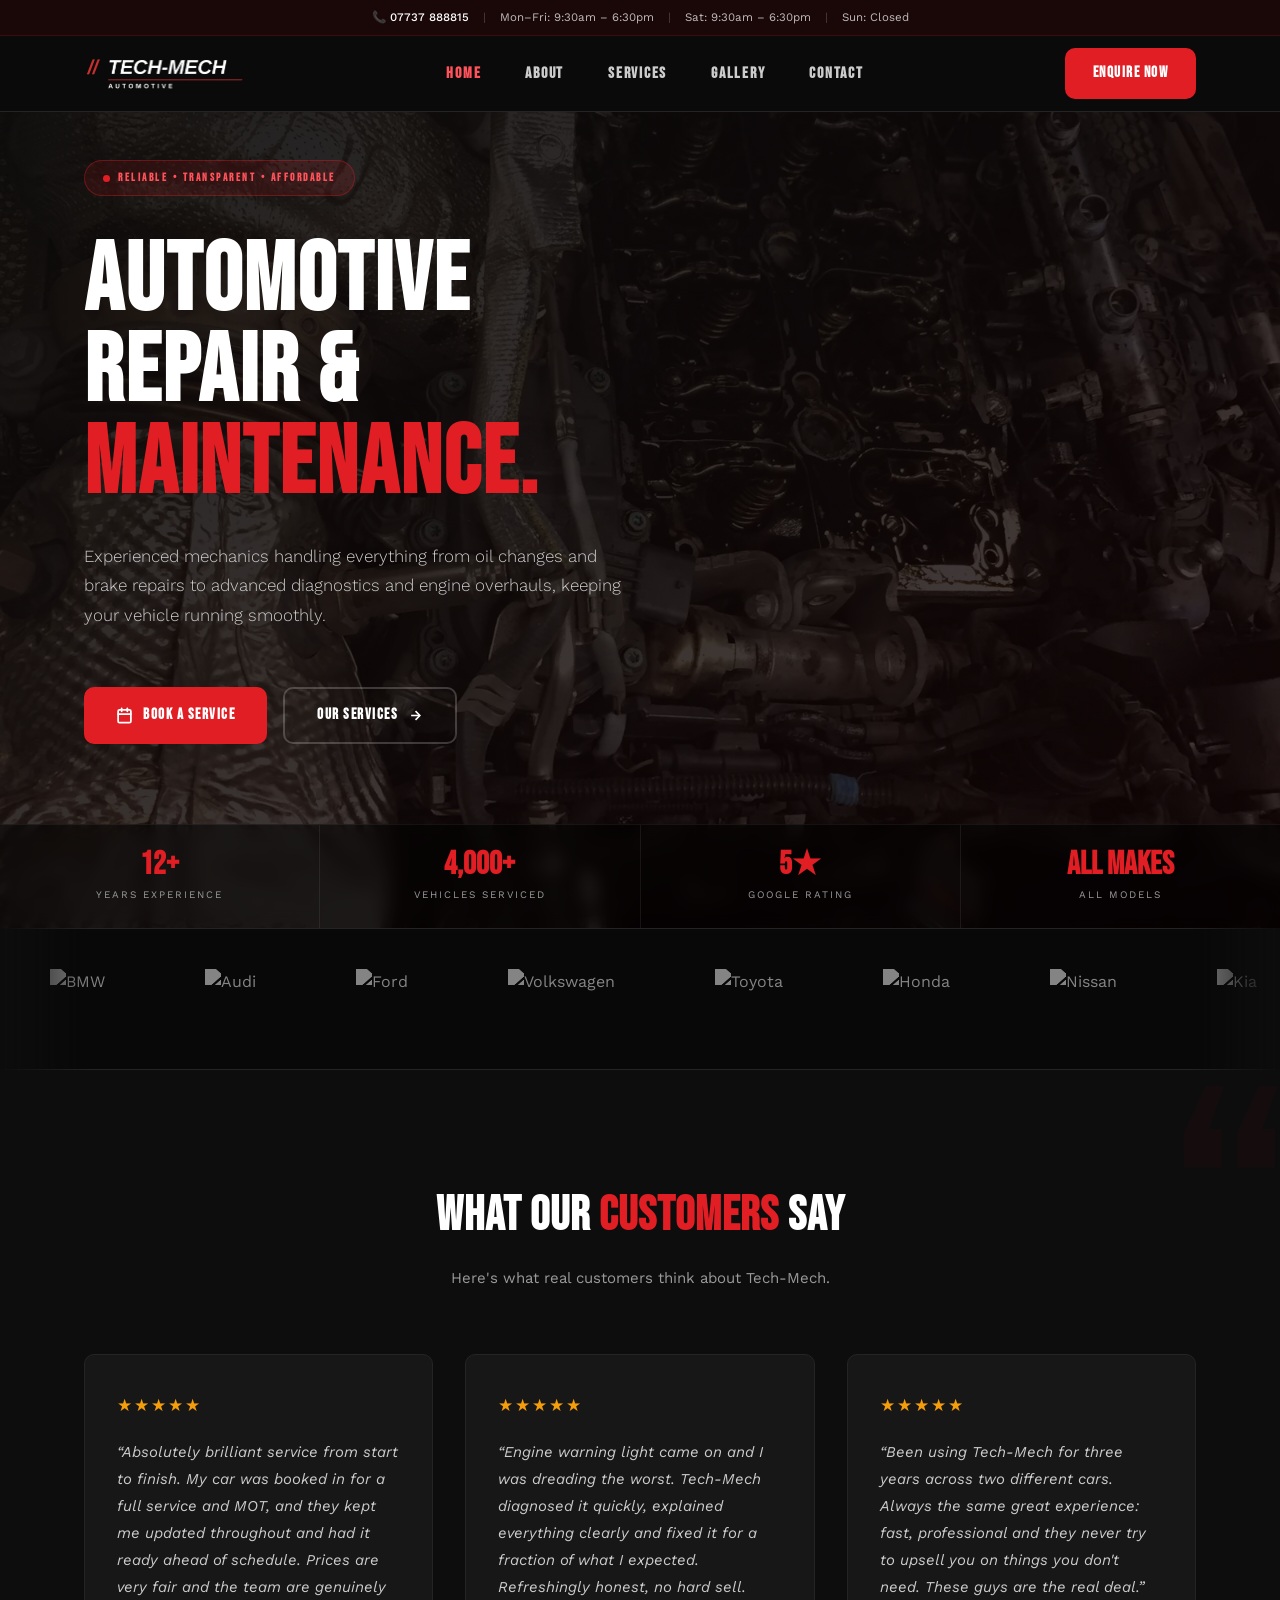
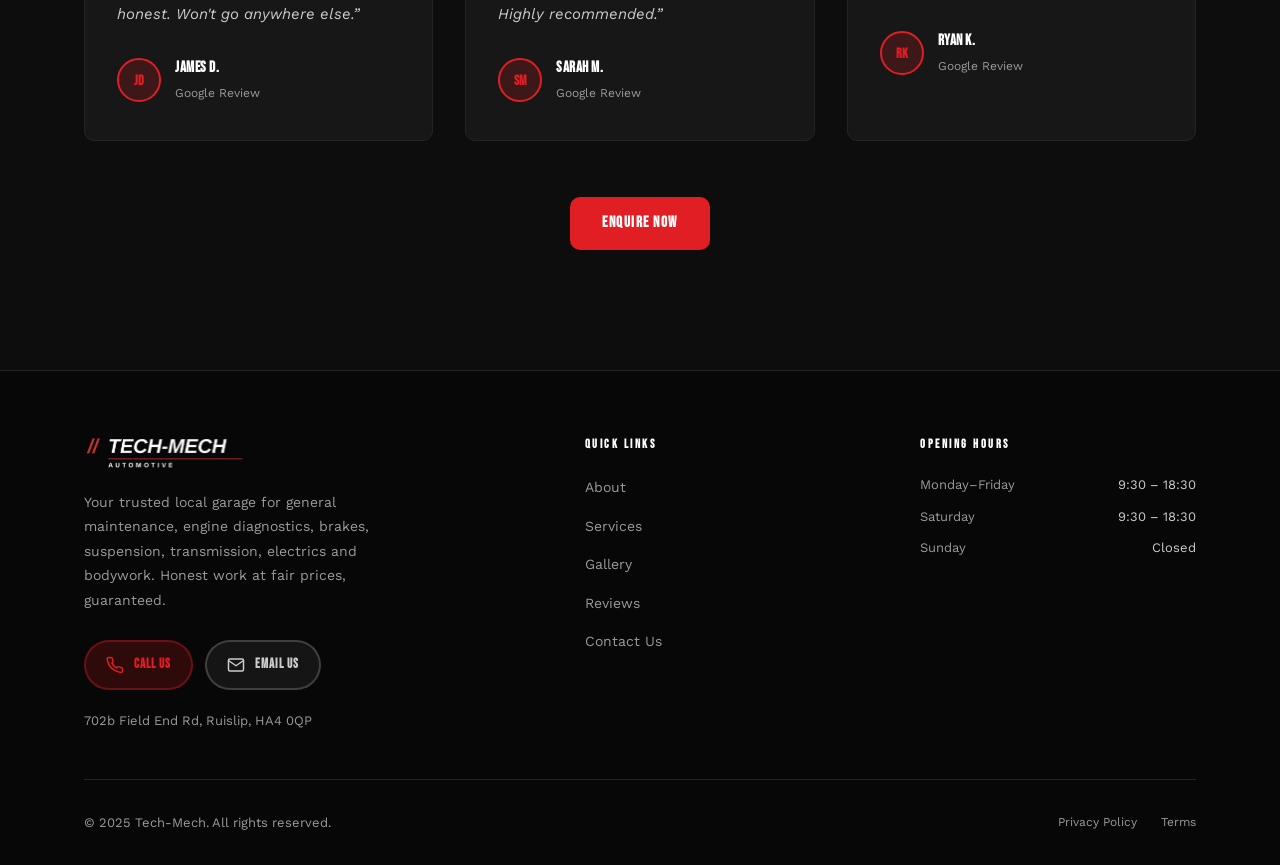
==== index.html @ e1076c3c "Remove the WhatsApp button from the footer Applied across all 5 pages. Footer now offers Call Us and" ====
<!DOCTYPE html>
<html lang="en">
<head>
  <meta charset="UTF-8" />
  <meta name="viewport" content="width=device-width, initial-scale=1.0" />
  <title>Tech-Mech | Technical &amp; Mechanical Automotive Services</title>
  <meta name="description" content="Tech-Mech: reliable automotive repair and maintenance, including engine diagnostics, brake services and general servicing. Transparent pricing, experienced mechanics." />

  <link rel="preconnect" href="https://fonts.googleapis.com" />
  <link rel="preconnect" href="https://fonts.gstatic.com" crossorigin />
  <link rel="preload" as="style" href="https://fonts.googleapis.com/css2?family=Bebas+Neue&family=Work+Sans:wght@300;400;500;600&display=swap" />
  <link href="https://fonts.googleapis.com/css2?family=Bebas+Neue&family=Work+Sans:wght@300;400;500;600&display=swap" rel="stylesheet" media="print" onload="this.media='all'" />
  <noscript><link href="https://fonts.googleapis.com/css2?family=Bebas+Neue&family=Work+Sans:wght@300;400;500;600&display=swap" rel="stylesheet" /></noscript>
  <link rel="stylesheet" href="styles.css" />
  <link rel="preload" as="image" href="https://images.unsplash.com/photo-1492144534655-ae79c964c9d7?auto=format&fit=crop&w=1200&q=80" fetchpriority="high" />
  <script src="main.js" defer></script>
</head>

<body class="has-hero">

<a class="skip-link" href="#main-content">Skip to content</a>

<!-- ─── Announce Bar ────────────────────────────────────────── -->
<div class="announce-bar">
  <div class="announce-inner">
    <span>📞 <a href="tel:07737888815">07737 888815</a></span>
    <span class="announce-sep announce-hours">|</span>
    <span class="announce-hours">Mon–Fri: 9:30am – 6:30pm</span>
    <span class="announce-sep announce-hours">|</span>
    <span class="announce-hours">Sat: 9:30am – 6:30pm</span>
    <span class="announce-sep announce-hours">|</span>
    <span class="announce-hours">Sun: Closed</span>
  </div>
</div>

<!-- ─── Navigation ──────────────────────────────────────────── -->
<nav>
  <div class="container">
    <div class="nav-inner">

      <a href="index.html" class="logo-mark">
        <img src="tech-mech-logo.png" alt="Tech-Mech Automotive" class="site-logo" style="height: 35px; mix-blend-mode: lighten;">
      </a>

      <ul class="nav-links">
        <li><a href="index.html">Home</a></li>
        <li><a href="about.html">About</a></li>
        <li><a href="services.html">Services</a></li>
        <li><a href="gallery.html">Gallery</a></li>
        <li><a href="contact.html">Contact</a></li>
      </ul>

      <a href="contact.html" class="btn btn-primary nav-cta">Enquire Now</a>

      <button class="hamburger" id="hamburger" aria-label="Open menu" aria-expanded="false">
        <span></span><span></span><span></span>
      </button>
    </div>
  </div>
</nav>

<div class="mobile-menu" id="mobile-menu" role="dialog" aria-modal="true" aria-label="Site menu">
  <a href="index.html">Home</a>
  <a href="about.html">About</a>
  <a href="services.html">Services</a>
  <a href="gallery.html">Gallery</a>
  <a href="contact.html">Contact</a>
  <a href="contact.html" class="btn btn-primary">Enquire Now</a>
</div>

<main id="main-content">

<!-- ─── Hero ────────────────────────────────────────────────── -->
<section id="hero">
  <div class="hero-slideshow" id="hero-slideshow">
    <div class="hero-slide active" style="background-image: url('images/hero-engine-bay-1600.webp')"></div>
  </div>
  <div class="hero-overlay"></div>

  <div class="container">
    <div class="hero-content">
      <div class="hero-badge">Reliable &bull; Transparent &bull; Affordable</div>

      <h1 class="hero-title">
        Automotive<br />
        Repair &amp;<br />
        <span>Maintenance.</span>
      </h1>

      <p class="hero-sub">
        Experienced mechanics handling everything from oil changes and brake repairs
        to advanced diagnostics and engine overhauls, keeping your vehicle running smoothly.
      </p>

      <div class="hero-actions">
        <a href="contact.html" class="btn btn-primary">
          <svg aria-hidden="true" xmlns="http://www.w3.org/2000/svg" width="17" height="17" viewBox="0 0 24 24" fill="none" stroke="currentColor" stroke-width="2.5" stroke-linecap="round" stroke-linejoin="round"><rect x="3" y="4" width="18" height="18" rx="2"/><line x1="16" y1="2" x2="16" y2="6"/><line x1="8" y1="2" x2="8" y2="6"/><line x1="3" y1="10" x2="21" y2="10"/></svg>
          Book a Service
        </a>
        <a href="services.html" class="btn btn-outline">
          Our Services
          <svg aria-hidden="true" xmlns="http://www.w3.org/2000/svg" width="15" height="15" viewBox="0 0 24 24" fill="none" stroke="currentColor" stroke-width="2.5"><line x1="5" y1="12" x2="19" y2="12"/><polyline points="12 5 19 12 12 19"/></svg>
        </a>
      </div>
    </div>
  </div>

  <div class="hero-stats">
    <div class="hero-stat">
      <div class="hero-stat-num">12+</div>
      <div class="hero-stat-label">Years Experience</div>
    </div>
    <div class="hero-stat">
      <div class="hero-stat-num">4,000+</div>
      <div class="hero-stat-label">Vehicles Serviced</div>
    </div>
    <div class="hero-stat">
      <div class="hero-stat-num">5★</div>
      <div class="hero-stat-label">Google Rating</div>
    </div>
    <div class="hero-stat">
      <div class="hero-stat-num">All Makes</div>
      <div class="hero-stat-label">All Models</div>
    </div>
  </div>
</section>

<!-- ─── Brand Ribbon ─────────────────────────────────────────── -->
<div class="brand-ribbon" aria-hidden="true">
  <div class="brand-ribbon-track">

    <!-- Set 1 -->
    <div class="brand-set">
      <img class="brand-logo" loading="eager" src="https://cdn.simpleicons.org/bmw" alt="BMW" />
      <img class="brand-logo" loading="eager" src="https://cdn.simpleicons.org/audi" alt="Audi" />
      <img class="brand-logo" loading="eager" src="https://cdn.simpleicons.org/ford" alt="Ford" />
      <img class="brand-logo" loading="eager" src="https://cdn.simpleicons.org/volkswagen" alt="Volkswagen" />
      <img class="brand-logo" loading="eager" src="https://cdn.simpleicons.org/toyota" alt="Toyota" />
      <img class="brand-logo" loading="eager" src="https://cdn.simpleicons.org/honda" alt="Honda" />
      <img class="brand-logo" loading="eager" src="https://cdn.simpleicons.org/nissan" alt="Nissan" />
      <img class="brand-logo" loading="eager" src="https://cdn.simpleicons.org/kia" alt="Kia" />
      <img class="brand-logo" loading="eager" src="https://cdn.simpleicons.org/hyundai" alt="Hyundai" />
      <img class="brand-logo" loading="eager" src="https://cdn.simpleicons.org/skoda" alt="Skoda" />
      <img class="brand-logo" loading="eager" src="https://cdn.simpleicons.org/renault" alt="Renault" />
      <img class="brand-logo" loading="eager" src="https://cdn.simpleicons.org/porsche" alt="Porsche" />
      <img class="brand-logo" loading="eager" src="logos/Mercedes-Benz_Star.svg.webp" alt="Mercedes-Benz" />
    </div>

    <!-- Set 2 — exact duplicate, enables seamless loop -->
    <div class="brand-set" aria-hidden="true">
      <img class="brand-logo" loading="eager" src="https://cdn.simpleicons.org/bmw" alt="" />
      <img class="brand-logo" loading="eager" src="https://cdn.simpleicons.org/audi" alt="" />
      <img class="brand-logo" loading="eager" src="https://cdn.simpleicons.org/ford" alt="" />
      <img class="brand-logo" loading="eager" src="https://cdn.simpleicons.org/volkswagen" alt="" />
      <img class="brand-logo" loading="eager" src="https://cdn.simpleicons.org/toyota" alt="" />
      <img class="brand-logo" loading="eager" src="https://cdn.simpleicons.org/honda" alt="" />
      <img class="brand-logo" loading="eager" src="https://cdn.simpleicons.org/nissan" alt="" />
      <img class="brand-logo" loading="eager" src="https://cdn.simpleicons.org/kia" alt="" />
      <img class="brand-logo" loading="eager" src="https://cdn.simpleicons.org/hyundai" alt="" />
      <img class="brand-logo" loading="eager" src="https://cdn.simpleicons.org/skoda" alt="" />
      <img class="brand-logo" loading="eager" src="https://cdn.simpleicons.org/renault" alt="" />
      <img class="brand-logo" loading="eager" src="https://cdn.simpleicons.org/porsche" alt="" />
      <img class="brand-logo" loading="eager" src="logos/Mercedes-Benz_Star.svg.webp" alt="" />
    </div>

  </div>
</div>

<!-- ─── Reviews ──────────────────────────────────────────────── -->
<section id="reviews">
  <div class="container">
    <div class="reviews-header fade-in">
      <h2 class="section-title">What Our <span>Customers</span> Say</h2>
      <p style="color: var(--grey); margin-top: 24px; font-size: 15px;">
        Here's what real customers think about Tech-Mech.
      </p>
    </div>

    <div class="reviews-grid">

      <div class="review-card fade-in fade-in-d1">
        <div class="review-stars">★★★★★</div>
        <p class="review-quote">Absolutely brilliant service from start to finish. My car was booked in for a full service and MOT, and they kept me updated throughout and had it ready ahead of schedule. Prices are very fair and the team are genuinely honest. Won't go anywhere else.</p>
        <div class="review-author">
          <div class="review-avatar">JD</div>
          <div>
            <h3 class="review-name">James D.</h3>
            <div class="review-source">Google Review</div>
          </div>
        </div>
      </div>

      <div class="review-card fade-in fade-in-d2">
        <div class="review-stars">★★★★★</div>
        <p class="review-quote">Engine warning light came on and I was dreading the worst. Tech-Mech diagnosed it quickly, explained everything clearly and fixed it for a fraction of what I expected. Refreshingly honest, no hard sell. Highly recommended.</p>
        <div class="review-author">
          <div class="review-avatar">SM</div>
          <div>
            <h3 class="review-name">Sarah M.</h3>
            <div class="review-source">Google Review</div>
          </div>
        </div>
      </div>

      <div class="review-card fade-in fade-in-d3">
        <div class="review-stars">★★★★★</div>
        <p class="review-quote">Been using Tech-Mech for three years across two different cars. Always the same great experience: fast, professional and they never try to upsell you on things you don't need. These guys are the real deal.</p>
        <div class="review-author">
          <div class="review-avatar">RK</div>
          <div>
            <h3 class="review-name">Ryan K.</h3>
            <div class="review-source">Google Review</div>
          </div>
        </div>
      </div>

    </div>

    <div class="reviews-cta fade-in">
      <a href="contact.html#enquiry-section" class="btn btn-primary">Enquire Now</a>
    </div>

  </div>
</section>

</main>

<!-- ─── Footer ────────────────────────────────────────────────── -->
<footer>
  <div class="container">

    <div class="footer-top">
      <div class="footer-brand">
        <a href="index.html" class="logo-mark" style="display:inline-flex; margin-bottom: 20px;">
          <img src="tech-mech-logo.png" alt="Tech-Mech Automotive" class="site-logo" style="height: 35px; mix-blend-mode: lighten;">
        </a>
        <p class="footer-tagline">Your trusted local garage for general maintenance, engine diagnostics, brakes, suspension, transmission, electrics and bodywork. Honest work at fair prices, guaranteed.</p>
        <div class="footer-contact-btns">
          <a href="tel:07737888815" class="footer-btn btn-phone">
            <svg aria-hidden="true" xmlns="http://www.w3.org/2000/svg" viewBox="0 0 24 24" fill="none" stroke="currentColor" stroke-width="2" stroke-linecap="round" stroke-linejoin="round"><path d="M22 16.92v3a2 2 0 0 1-2.18 2 19.79 19.79 0 0 1-8.63-3.07A19.5 19.5 0 0 1 4.69 13a19.79 19.79 0 0 1-3.07-8.67A2 2 0 0 1 3.6 2h3a2 2 0 0 1 2 1.72c.127.96.361 1.903.7 2.81a2 2 0 0 1-.45 2.11L7.91 9.91a16 16 0 0 0 6 6l1.27-.95a2 2 0 0 1 2.11-.45c.907.339 1.85.573 2.81.7A2 2 0 0 1 22 16.92z"/></svg>
            Call Us
          </a>
          <a href="mailto:techmech.automotive.services@gmail.com" class="footer-btn btn-email">
            <svg aria-hidden="true" xmlns="http://www.w3.org/2000/svg" viewBox="0 0 24 24" fill="none" stroke="currentColor" stroke-width="2" stroke-linecap="round" stroke-linejoin="round"><path d="M4 4h16c1.1 0 2 .9 2 2v12c0 1.1-.9 2-2 2H4c-1.1 0-2-.9-2-2V6c0-1.1.9-2 2-2z"/><polyline points="22,6 12,13 2,6"/></svg>
            Email Us
          </a>
        </div>
        <p class="footer-address">702b Field End Rd, Ruislip, HA4 0QP</p>
      </div>

      <div>
        <div class="footer-col-title">Quick Links</div>
        <ul class="footer-links">
          <li><a href="about.html">About</a></li>
          <li><a href="services.html">Services</a></li>
          <li><a href="gallery.html">Gallery</a></li>
          <li><a href="index.html#reviews">Reviews</a></li>
          <li><a href="contact.html">Contact Us</a></li>
        </ul>
      </div>

      <div>
        <div class="footer-col-title">Opening Hours</div>
        <ul class="footer-hours">
          <li>Monday–Friday <span>9:30 – 18:30</span></li>
          <li>Saturday <span>9:30 – 18:30</span></li>
          <li>Sunday <span>Closed</span></li>
        </ul>
      </div>
    </div>

    <div class="footer-bottom">
      <div class="footer-copy">&copy; 2025 Tech-Mech. All rights reserved.</div>
      <div class="footer-legal">
        <a href="#">Privacy Policy</a>
        <a href="#">Terms</a>
      </div>
    </div>

  </div>
</footer>

<button id="scroll-top" aria-label="Back to top">
  <svg aria-hidden="true" xmlns="http://www.w3.org/2000/svg" viewBox="0 0 24 24" fill="none" stroke="currentColor" stroke-width="2.5" stroke-linecap="round" stroke-linejoin="round"><polyline points="18 15 12 9 6 15"/></svg>
</button>

</body>
</html>
---- styles.css ----
/* ─── Reset & Base ──────────────────────────────────────── */
*, *::before, *::after { box-sizing: border-box; margin: 0; padding: 0; }

:root {
  --red:        #e01e24;
  --red-rgb:    224, 30, 36;
  --red-dark:   #b01820;
  --red-glow:   rgba(var(--red-rgb), 0.18);
  --red-a11y:   #ff525a; /* AA-safe (≥4.5:1) variant of --red for small text on dark backgrounds */
  --red-a11y-rgb: 255, 82, 90;
  --bg:         #0d0d0d;
  --bg-card:    #171717;
  --bg-alt:     #111111;
  --bg-deep:    #070707; /* footer — deepest layering shade */
  --bg-ribbon:  #080808; /* brand ribbon strip */
  --bg-announce:#1a0809; /* announce bar (red-tinted near-black) */
  --border:     #242424;
  /* UK number-plate convention colors — locked to the real-world plate design, not the app palette */
  --plate-yellow: #F5C518;
  --plate-blue:   #003399;
  --plate-gold:   #FFD700;
  --white:      #ffffff;
  --grey:       #9a9a9a;
  --grey-light: #cccccc;
  --announce-h: 36px;
  --nav-h:      76px;
  --radius:     10px;
  --font-head:  'Bebas Neue', sans-serif;
  --font-body:  'Work Sans', sans-serif;
  --transition: 0.3s ease;
  --section-py: 120px;
}

html { scroll-behavior: smooth; }

body {
  background: var(--bg);
  color: var(--white);
  font-family: var(--font-body);
  font-size: 1rem;
  line-height: 1.65;
  overflow-x: hidden;
}

/* Pages without their own hero need clearance under the fixed announce bar + nav. */
body:not(.has-hero) { padding-top: calc(var(--announce-h) + var(--nav-h)); }

img { display: block; width: 100%; object-fit: cover; }
a   { color: inherit; text-decoration: none; }
ul  { list-style: none; }

.sr-only {
  position: absolute;
  width: 1px; height: 1px;
  padding: 0; margin: -1px;
  overflow: hidden;
  clip: rect(0, 0, 0, 0);
  white-space: nowrap;
  border: 0;
}

/* Hidden until keyboard-focused, so it doesn't affect sighted mouse users but lets
   keyboard/screen-reader users jump past the announce bar + full nav on every page. */
.skip-link {
  position: fixed;
  top: -100px;
  left: 16px;
  z-index: 999;
  background: var(--red);
  color: var(--white);
  padding: 12px 20px;
  border-radius: var(--radius);
  font-family: var(--font-head);
  font-size: 13px;
  font-weight: 600;
  letter-spacing: 1px;
  text-transform: uppercase;
  transition: top 0.2s ease;
}
.skip-link:focus {
  top: 16px;
}

.container {
  width: 100%;
  max-width: 1160px;
  margin: 0 auto;
  padding: 0 24px;
}

.section-title {
  font-family: var(--font-head);
  font-size: clamp(2rem, 5vw, 3rem);
  font-weight: 700;
  line-height: 1.08;
  text-transform: uppercase;
  letter-spacing: 1px;
}
.section-title span { color: var(--red); }

.btn {
  display: inline-flex;
  align-items: center;
  gap: 10px;
  padding: 14px 32px;
  font-family: var(--font-head);
  font-size: 15px;
  font-weight: 600;
  letter-spacing: 1.5px;
  text-transform: uppercase;
  border-radius: var(--radius);
  border: none;
  cursor: pointer;
  transition: var(--transition);
}

.btn-primary {
  background: var(--red);
  color: var(--white);
}
.btn-primary:hover {
  background: var(--red-dark);
  transform: translateY(-2px);
  box-shadow: 0 8px 30px rgba(var(--red-rgb),0.4);
}

.btn-outline {
  background: transparent;
  color: var(--white);
  border: 2px solid rgba(255,255,255,0.2);
}
.btn-outline:hover {
  border-color: var(--red);
  color: var(--red);
  transform: translateY(-2px);
}

/* ─── Logo Mark ─────────────────────────────────────────── */
.logo-mark {
  display: inline-flex;
  align-items: center;
  text-decoration: none;
  background: transparent;
}

/* Fixed height set inline per-instance; scaled down on narrow viewports
   below so it can't crowd the hamburger or overflow the nav row. */
.site-logo {
  display: block;
  width: auto;
}
@media (max-width: 600px) {
  .site-logo { height: 26px !important; }
}

/* ─── Announce Bar ──────────────────────────────────────── */
.announce-bar {
  position: fixed;
  top: 0; left: 0; right: 0;
  z-index: 101;
  height: var(--announce-h);
  background: var(--bg-announce);
  border-bottom: 1px solid rgba(var(--red-rgb),0.18);
  display: flex;
  align-items: center;
  justify-content: center;
  padding: 0 16px;
}
.announce-inner {
  display: flex;
  align-items: center;
  font-family: var(--font-body);
  font-size: 11.5px;
  color: rgba(255,255,255,0.72);
  white-space: nowrap;
  gap: 0;
}
.announce-inner a {
  color: var(--white);
  font-weight: 500;
  transition: color var(--transition);
  /* Enlarge the tap target without shifting layout — the 36px announce bar is too short
     for a full 44px target, so this is a partial mitigation, not a full fix. */
  padding: 10px 4px;
  margin: -10px -4px;
}
.announce-inner a:hover { color: var(--red-a11y); }
.announce-sep {
  margin: 0 14px;
  color: rgba(255,255,255,0.22);
}
@media (max-width: 600px) {
  .announce-inner { font-size: 10px; }
  .announce-sep { margin: 0 8px; }
  .announce-hours { display: none; }
}

/* ─── Nav ───────────────────────────────────────────────── */
nav {
  position: fixed;
  top: var(--announce-h); left: 0; right: 0;
  z-index: 100;
  height: var(--nav-h);
  /* Fully opaque, not translucent-over-blur: a semi-transparent nav let whatever
     scrolled underneath (hero photos, brand logos, lighter sections) bleed through
     and shift its apparent color, which broke the logo's mix-blend-mode transparency
     trick (blending against a moving target instead of one fixed near-black). Matches
     the old rgba(10,10,10,0.92)'s resting appearance exactly, just constant now. */
  background: #0a0a0a;
  border-bottom: 1px solid var(--border);
  display: flex;
  align-items: center;
}

.nav-inner {
  display: flex;
  align-items: center;
  justify-content: space-between;
  width: 100%;
}

.nav-links {
  display: flex;
  gap: 44px;
  align-items: center;
}

.nav-links a {
  font-family: var(--font-head);
  font-size: 16px;
  font-weight: 600;
  letter-spacing: 1.75px;
  text-transform: uppercase;
  color: var(--grey-light);
  transition: color var(--transition);
}
.nav-links a:hover { color: var(--red-a11y); }
.nav-links a.active:not(.btn) { color: var(--red-a11y); }

.nav-cta {
  padding: 13px 28px;
  font-size: 15px;
}

.hamburger {
  display: none;
  flex-direction: column;
  gap: 5px;
  cursor: pointer;
  padding: 14px;
  background: none;
  border: none;
}
.hamburger span {
  display: block;
  width: 26px;
  height: 2px;
  background: var(--white);
  border-radius: 2px;
  transition: var(--transition);
}
.hamburger.open span:nth-child(1) { transform: translateY(7px) rotate(45deg); }
.hamburger.open span:nth-child(2) { opacity: 0; }
.hamburger.open span:nth-child(3) { transform: translateY(-7px) rotate(-45deg); }

/* Full-screen overlay drawer (mirrors the reference site's nav pattern). */
.mobile-menu {
  display: none;
  flex-direction: column;
  align-items: center;
  justify-content: center;
  gap: 4px;
  position: fixed;
  inset: 0;
  z-index: 98;
  background: rgba(10,10,10,0.98);
  backdrop-filter: blur(24px);
  -webkit-backdrop-filter: blur(24px);
  overflow-y: auto;
  padding: calc(var(--announce-h) + var(--nav-h) + 16px) 16px 24px;
}
.mobile-menu.open { display: flex; }
.mobile-menu a {
  font-family: var(--font-head);
  font-size: 22px;
  font-weight: 500;
  letter-spacing: 1.5px;
  text-transform: uppercase;
  color: var(--grey-light);
  padding: 14px 28px;
  transition: color var(--transition);
}
.mobile-menu a:hover { color: var(--red-a11y); }
.mobile-menu a.active:not(.btn) { color: var(--red-a11y); }
.mobile-menu .btn { margin-top: 12px; flex-shrink: 0; padding: 18px 44px; font-size: 19px; }

/* Short viewports (phone landscape): tighten the drawer so it fits without scrolling. */
@media (max-height: 480px) {
  .mobile-menu { gap: 0; padding-top: calc(var(--announce-h) + var(--nav-h) + 8px); }
  .mobile-menu a { padding: 8px 28px; font-size: 19px; }
  .mobile-menu .btn { margin-top: 6px; padding: 14px 36px; font-size: 16px; }
}

/* ─── Hero ──────────────────────────────────────────────── */
#hero {
  position: relative;
  /* min-height, not height: a fixed height combined with overflow:hidden clipped the
     hero-badge and other content on shorter laptop viewports where 100svh wasn't tall
     enough to fit badge + title + subhead + actions. As a floor, the section instead
     grows to fit its content, so nothing is ever hidden. */
  min-height: max(100svh, 620px);
  display: flex;
  align-items: center;
  /* The announce-h + nav-h term alone only clears the fixed bars — it pushes content
     down exactly far enough not to sit underneath them, which reads as the hero-badge
     touching the navbar with zero visual gap (worst case: shorter viewports where this
     section grows to fit its content rather than being vertically centered in extra
     svh room). The +48px on top of that is real breathing room between the two. */
  padding-top: calc(var(--announce-h) + var(--nav-h) + 48px);
  /* .hero-stats is absolutely positioned over the bottom of this section, not laid out
     in flow — on viewports where content height forces #hero to grow to fit it exactly
     (min-height's floor, not svh, wins), the centered .hero-content had no reserved
     clearance from that bottom edge, so hero-actions' buttons ran straight into the
     stat bar. This padding is sized to the stat bar's own height (~105px, one row)
     plus 80px of clear space above it. */
  padding-bottom: 184px;
}

.hero-slideshow {
  position: absolute;
  inset: 0;
  overflow: hidden;
}

.hero-slide {
  position: absolute;
  inset: 0;
  background-size: cover;
  background-position: center 40%;
  filter: brightness(0.28);
  opacity: 0;
  transform: scale(1.06);
  transition: opacity 1.6s ease, transform 7s ease;
}
.hero-slide.active {
  opacity: 1;
  transform: scale(1);
  z-index: 1;
}
@media (prefers-reduced-motion: reduce) {
  .hero-slide { transition: opacity 0.4s ease; transform: none; }
  .hero-badge::before { animation: none; }
  .brand-ribbon-track { animation: none; }
}

/* On a narrow, tall phone viewport, cover-sizing these landscape photos crops far more
   aggressively than on desktop (most of the width is lost to fill the height), so the
   40%-from-top anchor tuned for a wide desktop crop can end up off-subject. Bias higher. */
@media (max-width: 600px) {
  .hero-slide { background-position: center 28%; }
}

.hero-overlay {
  position: absolute;
  inset: 0;
  background: linear-gradient(150deg, rgba(13,13,13,0.75) 0%, rgba(var(--red-rgb),0.06) 100%);
  z-index: 1;
}

.hero-content {
  position: relative;
  z-index: 2;
  max-width: 780px;
}

.hero-badge {
  display: inline-flex;
  align-items: center;
  gap: 8px;
  background: rgba(var(--red-rgb),0.12);
  border: 1px solid rgba(var(--red-rgb),0.35);
  border-radius: 50px;
  padding: 8px 18px;
  font-family: var(--font-head);
  font-size: 11px;
  letter-spacing: 2.5px;
  text-transform: uppercase;
  color: var(--red-a11y);
  font-weight: 600;
  margin-bottom: 40px;
}
.hero-badge::before {
  content: '';
  width: 7px; height: 7px;
  border-radius: 50%;
  background: var(--red);
  animation: blink 2s infinite;
}
@keyframes blink {
  0%, 100% { opacity: 1; transform: scale(1); }
  50%       { opacity: 0.4; transform: scale(1.5); }
}

.hero-title {
  font-family: var(--font-head);
  font-size: clamp(3rem, 9vw, 6rem);
  font-weight: 700;
  line-height: 0.95;
  text-transform: uppercase;
  letter-spacing: 2px;
  margin-bottom: 32px;
}
.hero-title span { color: var(--red); }

.hero-sub {
  font-size: 17px;
  font-weight: 300;
  color: var(--grey-light);
  max-width: 540px;
  margin-bottom: 56px;
  line-height: 1.75;
}

.hero-actions {
  display: flex;
  gap: 16px;
  flex-wrap: wrap;
}

.hero-stats {
  position: absolute;
  bottom: 0;
  left: 0; right: 0;
  z-index: 2;
  background: rgba(0,0,0,0.55);
  backdrop-filter: blur(8px);
  border-top: 1px solid rgba(255,255,255,0.06);
  display: flex;
}

.hero-stat {
  flex: 1;
  text-align: center;
  padding: 24px 16px;
  border-right: 1px solid rgba(255,255,255,0.07);
}
.hero-stat:last-child { border-right: none; }

.hero-stat-num {
  font-family: var(--font-head);
  font-size: 2rem;
  font-weight: 700;
  color: var(--red);
  line-height: 1;
  /* "All Makes" is text, not a digit — Bebas Neue has no distinct lowercase, so make
     the always-caps rendering explicit rather than relying on the font's fallback behavior. */
  text-transform: uppercase;
}
.hero-stat-label {
  font-size: 10px;
  letter-spacing: 2px;
  text-transform: uppercase;
  color: var(--grey);
  margin-top: 6px;
}

/* ─── About ─────────────────────────────────────────────── */
#about {
  padding: var(--section-py) 0;
  background: var(--bg-alt);
}

.about-grid {
  display: grid;
  grid-template-columns: 1fr 1fr;
  gap: 80px;
  align-items: center;
}

.about-text-col {}

.about-body {
  font-size: 16px;
  color: var(--grey-light);
  line-height: 1.8;
  margin-top: 28px;
  margin-bottom: 40px;
}

.about-pillars {
  display: flex;
  flex-direction: column;
  gap: 16px;
}

.about-pillar {
  display: flex;
  align-items: flex-start;
  gap: 16px;
}

.about-pillar-icon {
  width: 36px; height: 36px;
  background: var(--red-glow);
  border: 1px solid rgba(var(--red-rgb),0.3);
  border-radius: 8px;
  display: flex; align-items: center; justify-content: center;
  color: var(--red);
  flex-shrink: 0;
  margin-top: 2px;
}
.about-pillar-icon svg { width: 16px; height: 16px; }

.about-pillar-title {
  font-family: var(--font-head);
  font-size: 14px;
  font-weight: 600;
  text-transform: uppercase;
  letter-spacing: 0.5px;
  margin-bottom: 4px;
}

.about-pillar-desc {
  font-size: 13px;
  color: var(--grey);
  line-height: 1.6;
}

.about-image-col {
  position: relative;
}

.about-img-wrap {
  position: relative;
  border-radius: var(--radius);
  overflow: hidden;
  height: 520px;
}
.about-img-wrap img {
  height: 100%;
  filter: brightness(0.8);
  transition: transform 0.6s ease;
}
.about-img-wrap:hover img { transform: scale(1.04); }

.about-img-badge {
  position: absolute;
  bottom: 28px;
  left: 28px;
  background: rgba(13,13,13,0.92);
  backdrop-filter: blur(8px);
  border: 1px solid var(--border);
  border-radius: var(--radius);
  padding: 18px 22px;
}
.about-img-badge-num {
  font-family: var(--font-head);
  font-size: 2rem;
  font-weight: 700;
  color: var(--red);
  line-height: 1;
}
.about-img-badge-label {
  font-size: 11px;
  color: var(--grey);
  letter-spacing: 1.5px;
  text-transform: uppercase;
  margin-top: 4px;
}

/* ─── Services ──────────────────────────────────────────── */
#services {
  padding: var(--section-py) 0;
  background: var(--bg);
}

.services-header {
  max-width: 640px;
  margin: 0 auto clamp(48px, 6vw, 64px);
  text-align: center;
}

.services-group { margin-bottom: 40px; }
.services-group:last-child { margin-bottom: 0; }
.services-group-title {
  font-family: var(--font-head);
  font-size: 13px;
  font-weight: 500;
  letter-spacing: 1.5px;
  text-transform: uppercase;
  color: var(--grey);
  margin-bottom: 20px;
  padding-bottom: 12px;
  border-bottom: 1px solid var(--border);
}

.services-grid {
  display: grid;
  grid-template-columns: repeat(auto-fill, minmax(280px, 1fr));
  gap: 28px;
}

.service-card {
  background: var(--bg-card);
  border: 1px solid var(--border);
  border-radius: var(--radius);
  padding: 36px 30px;
  transition: var(--transition);
  position: relative;
  overflow: hidden;
}
.service-card::after {
  content: '';
  position: absolute;
  bottom: 0; left: 0;
  width: 100%; height: 3px;
  background: var(--red);
  transform: scaleX(0);
  transform-origin: left;
  transition: transform 0.45s ease;
}
.service-card:hover {
  border-color: rgba(var(--red-rgb),0.35);
  transform: translateY(-6px);
  box-shadow: 0 24px 60px rgba(0,0,0,0.45);
}
.service-card:hover::after { transform: scaleX(1); }

.service-icon {
  width: 52px; height: 52px;
  background: var(--red-glow);
  border: 1px solid rgba(var(--red-rgb),0.3);
  border-radius: 12px;
  display: flex; align-items: center; justify-content: center;
  margin-bottom: 20px;
  color: var(--red);
}
.service-icon svg { width: 26px; height: 26px; }

.service-name {
  font-family: var(--font-head);
  font-size: 19px;
  font-weight: 600;
  text-transform: uppercase;
  letter-spacing: 0.5px;
  margin-bottom: 10px;
}

.service-desc {
  font-size: 14px;
  color: var(--grey);
  line-height: 1.7;
}

/* ─── Gallery ───────────────────────────────────────────── */
#gallery {
  padding: var(--section-py) 0;
  background: var(--bg-alt);
}

.gallery-header {
  max-width: 640px;
  margin: 0 auto clamp(48px, 6vw, 64px);
  text-align: center;
}

.gallery-grid {
  display: grid;
  grid-template-columns: repeat(12, 1fr);
  gap: 20px;
}

.gallery-item {
  position: relative;
  border-radius: var(--radius);
  overflow: hidden;
  cursor: pointer;
}
.gallery-item img {
  height: 100%;
  transition: transform 0.55s ease, filter 0.3s ease;
  filter: brightness(0.82);
}
.gallery-item:hover img { transform: scale(1.07); filter: brightness(1); }

.gallery-item:nth-child(1) { grid-column: span 7; height: 380px; }
.gallery-item:nth-child(2) { grid-column: span 5; height: 380px; }
.gallery-item:nth-child(3) { grid-column: span 4; height: 260px; }
.gallery-item:nth-child(4) { grid-column: span 4; height: 260px; }
.gallery-item:nth-child(5) { grid-column: span 4; height: 260px; }
.gallery-item:nth-child(6) { grid-column: span 12; height: 260px; }

.gallery-overlay {
  position: absolute;
  inset: 0;
  background: rgba(var(--red-rgb),0);
  transition: background 0.3s ease;
  display: flex; align-items: center; justify-content: center;
}
.gallery-item:hover .gallery-overlay { background: rgba(var(--red-rgb),0.10); }

.gallery-zoom {
  width: 46px; height: 46px;
  background: rgba(255,255,255,0.12);
  border: 1px solid rgba(255,255,255,0.28);
  border-radius: 50%;
  display: flex; align-items: center; justify-content: center;
  opacity: 0;
  transform: scale(0.6);
  transition: var(--transition);
}
.gallery-zoom svg { width: 18px; height: 18px; color: white; }
.gallery-item:hover .gallery-zoom { opacity: 1; transform: scale(1); }

/* ─── Reviews ───────────────────────────────────────────── */
#reviews {
  padding: var(--section-py) 0;
  background: var(--bg);
  position: relative;
  overflow: hidden;
}
#reviews::before {
  content: '\201C';
  position: absolute;
  top: -20px; right: -10px;
  font-size: 360px;
  font-family: var(--font-head);
  color: rgba(var(--red-rgb),0.04);
  line-height: 1;
  pointer-events: none;
  user-select: none;
}

.reviews-header {
  max-width: 640px;
  margin: 0 auto clamp(48px, 6vw, 64px);
  text-align: center;
}

.reviews-grid {
  display: grid;
  grid-template-columns: repeat(auto-fit, minmax(300px, 1fr));
  gap: 32px;
}

/* A repeated booking CTA at the trust peak — the fixed nav's own "Book Now" drops
   out between 1100px and the hamburger-only phone breakpoints, so reviews (the
   page's highest-trust moment) would otherwise have no visible action nearby. */
.reviews-cta {
  text-align: center;
  margin-top: clamp(40px, 6vw, 56px);
}

.review-card {
  background: var(--bg-card);
  border: 1px solid var(--border);
  border-radius: var(--radius);
  padding: 36px 32px;
  transition: var(--transition);
  position: relative;
}
.review-card:hover {
  border-color: rgba(var(--red-rgb),0.3);
  transform: translateY(-4px);
  box-shadow: 0 16px 48px rgba(0,0,0,0.35);
}

.review-stars {
  color: #f59e0b;
  font-size: 17px;
  letter-spacing: 2px;
  margin-bottom: 20px;
}

.review-quote {
  font-size: 15px;
  color: var(--grey-light);
  line-height: 1.8;
  margin-bottom: 28px;
  font-style: italic;
}
.review-quote::before { content: '\201C'; }
.review-quote::after  { content: '\201D'; }

.review-author {
  display: flex;
  align-items: center;
  gap: 14px;
}
.review-avatar {
  width: 44px; height: 44px;
  border-radius: 50%;
  background: var(--red-glow);
  border: 2px solid var(--red);
  display: flex; align-items: center; justify-content: center;
  font-family: var(--font-head);
  font-weight: 700;
  color: var(--red);
  font-size: 14px;
  flex-shrink: 0;
}
.review-name {
  font-family: var(--font-head);
  font-size: 15px;
  font-weight: 600;
  letter-spacing: 0.5px;
  /* Bebas Neue has no distinct lowercase forms — make the always-caps
     rendering explicit rather than relying on the font's own fallback behavior. */
  text-transform: uppercase;
}
.review-source {
  font-size: 12px;
  color: var(--grey);
  margin-top: 3px;
}

/* ─── Contact ───────────────────────────────────────────── */
#contact {
  padding: var(--section-py) 0;
  background: var(--bg-alt);
}

.contact-grid {
  display: grid;
  grid-template-columns: 1fr 1.1fr;
  gap: 80px;
  align-items: start;
}

.contact-info p {
  color: var(--grey);
  font-size: 15px;
  margin-top: 24px;
  margin-bottom: 36px;
  line-height: 1.75;
}

.contact-detail {
  display: flex;
  align-items: center;
  gap: 16px;
  margin-bottom: 16px;
  padding: 18px 20px;
  background: var(--bg-card);
  border: 1px solid var(--border);
  border-radius: var(--radius);
  transition: var(--transition);
  color: inherit;
  text-decoration: none;
}
.contact-detail:hover { border-color: rgba(var(--red-rgb),0.35); }
a.contact-detail:focus-visible { border-color: rgba(var(--red-rgb),0.35); outline: 2px solid var(--red-a11y); outline-offset: 2px; }

.contact-detail-icon {
  width: 40px; height: 40px;
  background: var(--red-glow);
  border: 1px solid rgba(var(--red-rgb),0.3);
  border-radius: 8px;
  display: flex; align-items: center; justify-content: center;
  color: var(--red);
  flex-shrink: 0;
}
.contact-detail-icon svg { width: 17px; height: 17px; }

.contact-detail-label {
  font-size: 10px;
  color: var(--grey);
  text-transform: uppercase;
  letter-spacing: 1.5px;
  margin-bottom: 3px;
}
.contact-detail-text {
  font-size: 14px;
  color: var(--grey-light);
}

.contact-form-wrap {
  background: var(--bg-card);
  border: 1px solid var(--border);
  border-radius: var(--radius);
  padding: 44px 40px;
  /* #enquiry-section is a same-page-navigation anchor target (the reviews "Enquire
     Now" CTA jumps here) - without this, the fixed announce bar + nav would land
     right on top of the card instead of just above it. */
  scroll-margin-top: calc(var(--announce-h) + var(--nav-h) + 24px);
}

.form-title {
  font-family: var(--font-head);
  font-size: 22px;
  font-weight: 600;
  text-transform: uppercase;
  letter-spacing: 1px;
  margin-bottom: 14px;
}

.form-subtitle {
  font-size: 14px;
  color: var(--grey);
  margin-bottom: 28px;
  line-height: 1.6;
}

/* The global `a { color: inherit }` reset would otherwise make this mailto link
   invisible against the surrounding grey copy. */
.form-email-link {
  color: var(--red-a11y);
  text-decoration: underline;
  text-underline-offset: 2px;
}
.form-email-link:hover { color: var(--red); }

.form-group {
  display: flex;
  flex-direction: column;
  gap: 8px;
  margin-bottom: 18px;
}

.form-group label {
  font-size: 11px;
  font-weight: 600;
  letter-spacing: 1.5px;
  text-transform: uppercase;
  color: var(--grey);
}

.form-group input,
.form-group textarea {
  background: var(--bg-alt);
  border: 1px solid var(--border);
  border-radius: 8px;
  padding: 14px 16px;
  color: var(--white);
  font-family: var(--font-body);
  font-size: 16px;
  transition: border-color var(--transition), box-shadow var(--transition);
  outline: none;
  resize: vertical;
  -webkit-appearance: none;
}
.form-group input::placeholder,
.form-group textarea::placeholder { color: #808080; }
.form-group input:focus,
.form-group textarea:focus {
  border-color: var(--red);
  box-shadow: 0 0 0 3px rgba(var(--red-rgb),0.1);
}

.form-group textarea { min-height: 130px; }

/* Mileage's number input: the browser's default up/down spinner reads as a stepper
   for a small count, not a field for typing a 5-6 digit odometer reading. */
input[type=number]::-webkit-inner-spin-button,
input[type=number]::-webkit-outer-spin-button {
  -webkit-appearance: none;
  margin: 0;
}
input[type=number] {
  -moz-appearance: textfield;
}

.form-submit {
  width: 100%;
  justify-content: center;
  margin-top: 4px;
  padding: 16px;
}
.form-submit:disabled { opacity: 0.7; cursor: not-allowed; }

/* Hidden by default via display, not the `hidden` attribute — a class-based toggle
   avoids fighting the UA [hidden] stylesheet rule once this needs display:flex. */
.form-success {
  display: none;
  flex-direction: column;
  align-items: center;
  text-align: center;
  gap: 16px;
  padding: 40px 20px;
}
.form-success.is-visible { display: flex; }
.form-success svg {
  width: 28px; height: 28px;
  padding: 14px;
  background: var(--red-glow);
  border-radius: 50%;
  color: var(--red);
}
.form-success p {
  font-size: 17px;
  font-weight: 300;
  color: var(--white);
  line-height: 1.5;
}

/* ─── Footer ────────────────────────────────────────────── */
footer {
  background: var(--bg-deep);
  border-top: 1px solid var(--border);
  padding: 64px 0 32px;
}

.footer-top {
  display: grid;
  grid-template-columns: 1.6fr 1fr 1fr;
  gap: 60px;
  padding-bottom: 48px;
  border-bottom: 1px solid var(--border);
  margin-bottom: 32px;
}

.footer-brand .logo-mark {
  margin-bottom: 20px;
}

.footer-tagline {
  font-size: 14px;
  color: var(--grey);
  line-height: 1.75;
  max-width: 300px;
  margin-bottom: 28px;
}

.footer-contact-btns {
  display: flex;
  gap: 12px;
  flex-wrap: wrap;
}

.footer-address {
  font-size: 13px;
  color: var(--grey);
  margin-top: 20px;
}

.footer-btn {
  display: inline-flex;
  align-items: center;
  gap: 10px;
  padding: 12px 20px;
  border-radius: 50px;
  font-family: var(--font-head);
  font-size: 13px;
  font-weight: 600;
  letter-spacing: 1px;
  text-transform: uppercase;
  transition: var(--transition);
  border: 2px solid transparent;
  cursor: pointer;
  text-decoration: none;
}
.footer-btn svg { width: 18px; height: 18px; flex-shrink: 0; }

.btn-phone {
  background: var(--red-glow);
  border-color: rgba(var(--red-rgb),0.35);
  color: var(--red);
}
.btn-phone:hover {
  background: var(--red);
  border-color: var(--red);
  color: var(--white);
  transform: translateY(-2px);
  box-shadow: 0 8px 24px rgba(var(--red-rgb),0.32);
}

/* Neutral rather than an accent color — Call Us already carries red, and email
   isn't a distinct "brand" the way a contact channel like phone is. */
.btn-email {
  background: rgba(255,255,255,0.06);
  border-color: rgba(255,255,255,0.18);
  color: var(--grey-light);
}
.btn-email:hover {
  background: var(--white);
  border-color: var(--white);
  color: var(--bg-deep);
  transform: translateY(-2px);
  box-shadow: 0 8px 24px rgba(255,255,255,0.15);
}

.footer-col-title {
  font-family: var(--font-head);
  font-size: 12px;
  font-weight: 600;
  letter-spacing: 2.5px;
  text-transform: uppercase;
  color: var(--white);
  margin-bottom: 20px;
}

.footer-links li { margin-bottom: 12px; }
.footer-links a {
  font-size: 14px;
  color: var(--grey);
  transition: color var(--transition);
}
.footer-links a:hover { color: var(--red-a11y); }

.footer-hours li {
  font-size: 13px;
  color: var(--grey);
  margin-bottom: 10px;
  display: flex;
  justify-content: space-between;
  gap: 16px;
}
.footer-hours span { color: var(--grey-light); }

.footer-bottom {
  display: flex;
  justify-content: space-between;
  align-items: center;
  flex-wrap: wrap;
  gap: 12px;
}

.footer-copy {
  font-size: 13px;
  color: var(--grey);
}

.footer-legal {
  display: flex;
  gap: 24px;
}
.footer-legal a {
  display: inline-block;
  font-size: 12px;
  color: var(--grey);
  transition: color var(--transition);
  padding: 16px 0;
  margin: -16px 0;
}
.footer-legal a:hover { color: var(--white); }

/* ─── Scroll Top ────────────────────────────────────────── */
#scroll-top {
  position: fixed;
  bottom: 32px;
  right: 32px;
  width: 48px; height: 48px;
  background: var(--red);
  border-radius: 12px;
  display: flex; align-items: center; justify-content: center;
  cursor: pointer;
  z-index: 50;
  opacity: 0;
  transform: translateY(16px);
  transition: var(--transition);
  border: none;
  box-shadow: 0 4px 20px rgba(var(--red-rgb),0.45);
}
#scroll-top.visible { opacity: 1; transform: translateY(0); }
#scroll-top:hover   { background: var(--red-dark); transform: translateY(-3px); }
#scroll-top svg     { width: 20px; height: 20px; color: white; }

/* ─── Responsive ────────────────────────────────────────── */
@media (max-width: 1100px) {
  .nav-links    { display: none; }
  .nav-cta      { display: none; }
  .hamburger    { display: flex; }
}

@media (max-width: 960px) {
  :root         { --section-py: 96px; }
  .about-grid   { grid-template-columns: 1fr; }
  .about-image-col { display: none; }
  .contact-grid { grid-template-columns: 1fr; gap: 48px; }
  .footer-top   { grid-template-columns: 1fr 1fr; }
  .footer-brand { grid-column: span 2; }
}

@media (max-width: 768px) {
  .gallery-item:nth-child(1) { grid-column: span 12; height: 260px; }
  .gallery-item:nth-child(2) { grid-column: span 12; height: 220px; }
  .gallery-item:nth-child(3),
  .gallery-item:nth-child(4) { grid-column: span 6;  height: 190px; }
  .gallery-item:nth-child(5) { grid-column: span 12; height: 190px; }
  .gallery-item:nth-child(6) { grid-column: span 12; height: 190px; }
  .hero-stats { flex-wrap: wrap; }
  .hero-stat  { flex: 0 0 50%; border-bottom: 1px solid rgba(255,255,255,0.06); }
  /* Wrapping to 2 rows roughly doubles the stat bar's height, so the fixed clearance
     set on #hero needs to grow to match or the buttons crowd it again here. */
  #hero { padding-bottom: 288px; }
}

/* Short viewports (phone landscape): the 620px floor plus the pinned stat bar
   pushes primary content below the fold. Drop the floor and the decorative
   stat bar so title/subhead/CTAs stay reachable without scrolling.
   Declared after the max-width:768px block (same specificity, cascade order
   decides) since phone landscape matches both — this one must win there to
   zero out the clearance the 768px rule reserves for a stat bar that's hidden. */
@media (max-height: 500px) {
  #hero { min-height: 460px; padding-bottom: 0; }
  .hero-stats { display: none; }
}

@media (max-width: 600px) {
  :root { --section-py: 72px; }
  .container { padding: 0 20px; }
  .contact-form-wrap { padding: 28px 20px; }
  .footer-top { grid-template-columns: 1fr; gap: 40px; }
  .footer-brand { grid-column: span 1; }
  .footer-bottom { flex-direction: column; text-align: center; }
  #scroll-top { right: 20px; bottom: 20px; }
}

/* ─── UK Plate (shared: contact page's Reg Plate field) ──────── */
.plate-wrap {
  display: flex;
  align-items: stretch;
  border-radius: 8px;
  overflow: hidden;
  border: 3px solid #111;
  flex: 1;
  max-width: 360px;
  box-shadow: 0 0 0 1px #000;
  transition: box-shadow var(--transition);
}
.plate-wrap:focus-within {
  box-shadow: 0 0 0 1px #000, 0 0 0 4px rgba(var(--red-a11y-rgb), 0.55);
}
.plate-flag {
  background: var(--plate-blue);
  display: flex;
  flex-direction: column;
  align-items: center;
  justify-content: center;
  padding: 0 9px;
  gap: 2px;
  flex-shrink: 0;
}
.flag-star { font-size: 7px; color: var(--plate-gold); line-height: 1; }
.flag-gb   { font-family: var(--font-head); font-size: 11px; font-weight: 700; color: #fff; letter-spacing: 0.5px; }
.plate-input {
  flex: 1;
  background: var(--plate-yellow);
  border: none;
  outline: none;
  /* 'Charles Wright' is the real DVLA plate typeface; essentially no visitor has it
     installed, so this is a no-cost authenticity attempt that falls straight through
     to the Arial Black look the plate already shipped with. */
  font-family: 'Charles Wright', 'Arial Black', 'Arial', monospace;
  font-size: 30px;
  font-weight: 900;
  letter-spacing: 8px;
  text-transform: uppercase;
  color: #000;
  padding: 10px 14px;
  min-width: 0;
  text-align: center;
}
.plate-input::placeholder { color: rgba(0,0,0,0.28); letter-spacing: 5px; font-size: 26px; }
@media (max-width: 600px) {
  .plate-wrap { max-width: 100%; }
  .plate-input { font-size: 24px; letter-spacing: 6px; }
}

/* ─── Brand Ribbon ─────────────────────────────────────────── */
.brand-ribbon {
  background: var(--bg-ribbon);
  border-top: 1px solid var(--border);
  border-bottom: 1px solid var(--border);
  overflow: hidden;
  padding: 40px 0;
  position: relative;
  -webkit-mask-image: linear-gradient(to right, transparent 0%, #000 7%, #000 93%, transparent 100%);
  mask-image:         linear-gradient(to right, transparent 0%, #000 7%, #000 93%, transparent 100%);
}

.brand-ribbon-track {
  display: flex;
  width: max-content;
  animation: ribbon-scroll 50s linear infinite;
  will-change: transform;
  transform: translateZ(0);
  backface-visibility: hidden;
  -webkit-backface-visibility: hidden;
}

.brand-set {
  display: flex;
  align-items: center;
  flex-shrink: 0;
}

.brand-logo {
  display: block;
  height: 60px;
  width: auto;
  max-width: 140px;
  flex-shrink: 0;
  object-fit: contain;
  filter: brightness(0) invert(1);
  opacity: 0.5;
  margin: 0 50px;
  transition: opacity 0.25s ease;
}
.brand-logo:hover { opacity: 1; }

@keyframes ribbon-scroll {
  from { transform: translate3d(0, 0, 0); }
  to   { transform: translate3d(-50%, 0, 0); }
}

/* ─── Lightbox ───────────────────────────────────────────── */
.gallery-item { outline-offset: 4px; }

.lightbox {
  display: none;
  position: fixed;
  inset: 0;
  z-index: 200;
  background: rgba(0,0,0,0.92);
  align-items: center;
  justify-content: center;
  padding: 40px;
}
.lightbox.open { display: flex; }
.lightbox img {
  width: auto;
  max-width: 100%;
  max-height: 100%;
  border-radius: var(--radius);
}
.lightbox-close {
  position: absolute;
  top: 24px; right: 24px;
  width: 44px; height: 44px;
  background: rgba(255,255,255,0.1);
  border: 1px solid rgba(255,255,255,0.2);
  border-radius: 50%;
  display: flex; align-items: center; justify-content: center;
  color: var(--white);
  cursor: pointer;
  transition: var(--transition);
}
.lightbox-close:hover { background: var(--red); border-color: var(--red); }
@media (max-width: 600px) {
  .lightbox { padding: 16px; }
  .lightbox-close { top: 12px; right: 12px; }
}

/* ─── Fade-in ────────────────────────────────────────────── */
.fade-in {
  opacity: 0;
  transform: translateY(28px);
  transition: opacity 0.7s ease, transform 0.7s ease;
}
.fade-in.visible { opacity: 1; transform: translateY(0); }
.fade-in-d1 { transition-delay: 0.08s; }
.fade-in-d2 { transition-delay: 0.16s; }
.fade-in-d3 { transition-delay: 0.24s; }
.fade-in-d4 { transition-delay: 0.32s; }
.fade-in-d5 { transition-delay: 0.40s; }
.fade-in-d6 { transition-delay: 0.48s; }
.fade-in-d7 { transition-delay: 0.56s; }
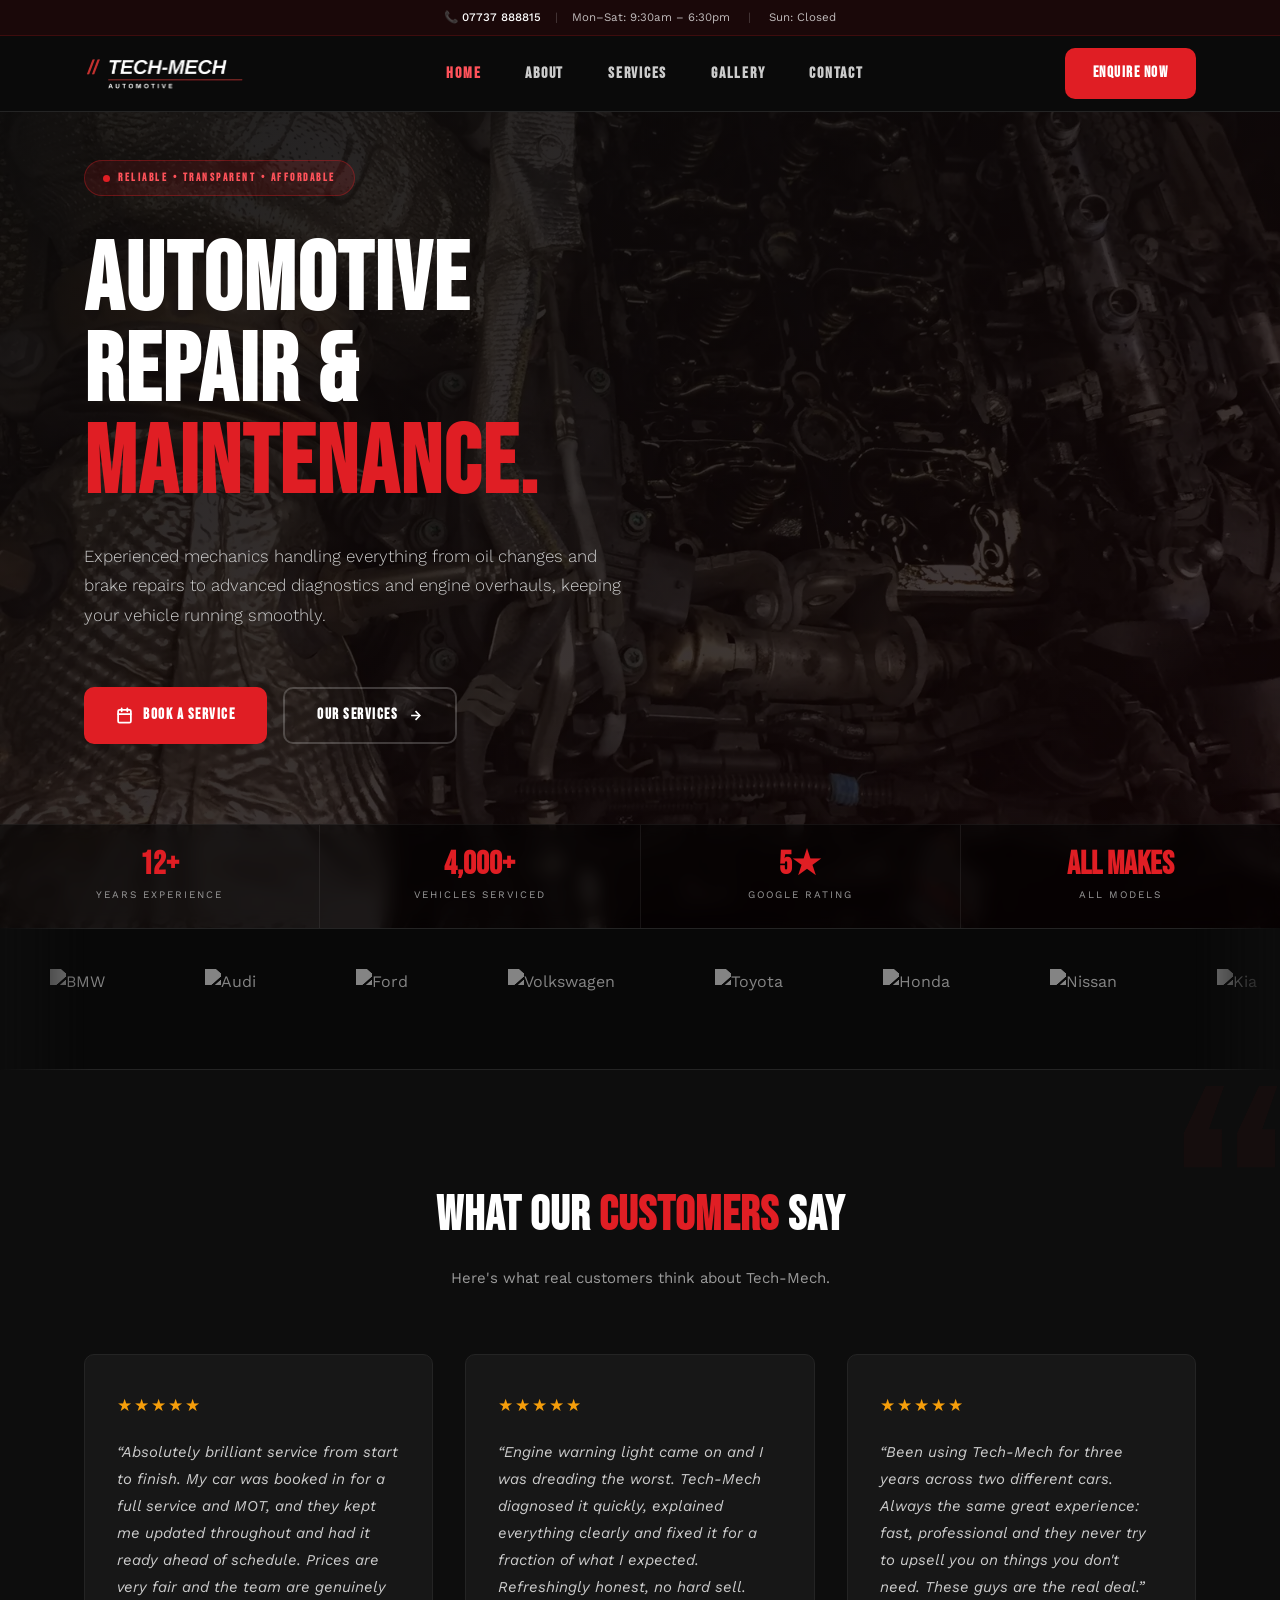
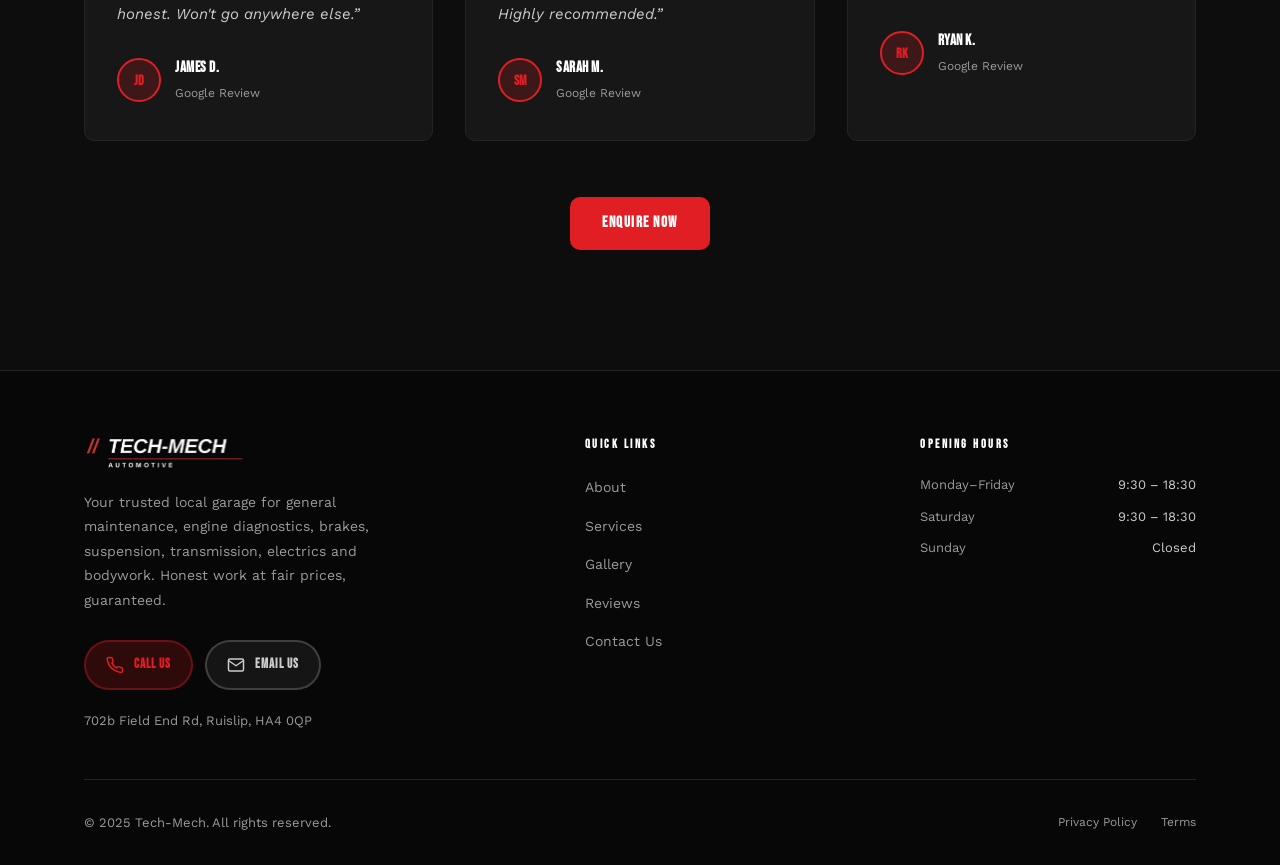
==== commit 34181ae8: "Fix two mobile issues: hidden opening hours, unwanted zoom 1. Announce bar hours were hidden on mobi" ====
--- a/index.html
+++ b/index.html
@@ -2,7 +2,7 @@
 <html lang="en">
 <head>
   <meta charset="UTF-8" />
-  <meta name="viewport" content="width=device-width, initial-scale=1.0" />
+  <meta name="viewport" content="width=device-width, initial-scale=1.0, maximum-scale=1.0, user-scalable=no" />
   <title>Tech-Mech | Technical &amp; Mechanical Automotive Services</title>
   <meta name="description" content="Tech-Mech: reliable automotive repair and maintenance, including engine diagnostics, brake services and general servicing. Transparent pricing, experienced mechanics." />
 
@@ -23,13 +23,9 @@
 <!-- ─── Announce Bar ────────────────────────────────────────── -->
 <div class="announce-bar">
   <div class="announce-inner">
-    <span>📞 <a href="tel:07737888815">07737 888815</a></span>
-    <span class="announce-sep announce-hours">|</span>
-    <span class="announce-hours">Mon–Fri: 9:30am – 6:30pm</span>
-    <span class="announce-sep announce-hours">|</span>
-    <span class="announce-hours">Sat: 9:30am – 6:30pm</span>
-    <span class="announce-sep announce-hours">|</span>
-    <span class="announce-hours">Sun: Closed</span>
+    <span class="announce-phone">📞 <a href="tel:07737888815">07737 888815</a></span>
+    <span class="announce-sep">|</span>
+    <span class="announce-hours">Mon–Sat: 9:30am – 6:30pm <span class="announce-sep">|</span> Sun: Closed</span>
   </div>
 </div>
 
--- a/styles.css
+++ b/styles.css
@@ -29,6 +29,12 @@
   --font-body:  'Work Sans', sans-serif;
   --transition: 0.3s ease;
   --section-py: 120px;
+  /* Top padding only for a page's lead section (About/Services/Gallery/Contact) — deliberately
+     smaller than --section-py. That token already stacks on top of body:not(.has-hero)'s own
+     header-clearance padding (announce-h + nav-h, ~112px, structurally required so content
+     isn't hidden under the fixed bars), so using --section-py for both made the visible gap
+     before the heading ~232px — most of that read as dead space, not breathing room. */
+  --section-pt: 60px;
 }
 
 html { scroll-behavior: smooth; }
@@ -40,6 +46,14 @@
   font-size: 1rem;
   line-height: 1.65;
   overflow-x: hidden;
+  /* Long unbroken strings (the email address, mainly) have no space or hyphen
+     to wrap at, so on a narrow phone they force their container past the
+     viewport edge - overflow-x:hidden above only stops the resulting scroll
+     after the fact, it doesn't stop mobile browsers computing a wider layout
+     viewport from that overflow and rendering the whole page zoomed out (the
+     "random zoom" symptom), so this needs fixing at the source, not just
+     hidden downstream. */
+  overflow-wrap: break-word;
 }
 
 /* Pages without their own hero need clearance under the fixed announce bar + nav. */
@@ -190,9 +204,20 @@
   color: rgba(255,255,255,0.22);
 }
 @media (max-width: 600px) {
-  .announce-inner { font-size: 10px; }
-  .announce-sep { margin: 0 8px; }
-  .announce-hours { display: none; }
+  /* Stack into exactly 2 lines (phone, then hours) rather than hiding the hours
+     outright: flex-direction:column makes every direct child its own line, so
+     the "Mon–Sat ... | Sun: Closed" separator has to live *inside* .announce-hours
+     (not a sibling of it) to stay on the same line as the rest of that string —
+     only the outer separator (between the phone line and the hours line) is a
+     direct child of .announce-inner, so only it gets hidden here. */
+  .announce-inner {
+    flex-direction: column;
+    gap: 2px;
+    font-size: 11px;
+    line-height: 1.3;
+    white-space: normal;
+  }
+  .announce-inner > .announce-sep { display: none; }
 }
 
 /* ─── Nav ───────────────────────────────────────────────── */
@@ -466,7 +491,7 @@
 
 /* ─── About ─────────────────────────────────────────────── */
 #about {
-  padding: var(--section-py) 0;
+  padding: var(--section-pt) 0 var(--section-py);
   background: var(--bg-alt);
 }
 
@@ -487,44 +512,39 @@
   margin-bottom: 40px;
 }
 
-.about-pillars {
+.about-services {
+  list-style: none;
   display: flex;
   flex-direction: column;
-  gap: 16px;
-}
-
-.about-pillar {
+  gap: 14px;
+  margin-bottom: 32px;
+}
+.about-services li {
   display: flex;
   align-items: flex-start;
-  gap: 16px;
-}
-
-.about-pillar-icon {
-  width: 36px; height: 36px;
-  background: var(--red-glow);
-  border: 1px solid rgba(var(--red-rgb),0.3);
-  border-radius: 8px;
-  display: flex; align-items: center; justify-content: center;
+  gap: 12px;
+  font-size: 15px;
+  color: var(--grey-light);
+  line-height: 1.5;
+}
+.about-services svg {
+  width: 18px; height: 18px;
   color: var(--red);
   flex-shrink: 0;
   margin-top: 2px;
 }
-.about-pillar-icon svg { width: 16px; height: 16px; }
-
-.about-pillar-title {
-  font-family: var(--font-head);
-  font-size: 14px;
-  font-weight: 600;
-  text-transform: uppercase;
-  letter-spacing: 0.5px;
-  margin-bottom: 4px;
-}
-
-.about-pillar-desc {
-  font-size: 13px;
-  color: var(--grey);
-  line-height: 1.6;
-}
+
+.about-closing {
+  font-size: 15px;
+}
+/* The global `a { color: inherit }` reset would otherwise make this link invisible
+   against the surrounding dark background - same treatment as .form-email-link. */
+.about-closing a {
+  color: var(--red-a11y);
+  text-decoration: underline;
+  text-underline-offset: 2px;
+}
+.about-closing a:hover { color: var(--red); }
 
 .about-image-col {
   position: relative;
@@ -570,7 +590,7 @@
 
 /* ─── Services ──────────────────────────────────────────── */
 #services {
-  padding: var(--section-py) 0;
+  padding: var(--section-pt) 0 var(--section-py);
   background: var(--bg);
 }
 
@@ -580,62 +600,71 @@
   text-align: center;
 }
 
-.services-group { margin-bottom: 40px; }
-.services-group:last-child { margin-bottom: 0; }
-.services-group-title {
-  font-family: var(--font-head);
-  font-size: 13px;
-  font-weight: 500;
-  letter-spacing: 1.5px;
-  text-transform: uppercase;
-  color: var(--grey);
-  margin-bottom: 20px;
-  padding-bottom: 12px;
-  border-bottom: 1px solid var(--border);
-}
-
+/* Back to cards, curated down to 8 (a "top services" set, not the full menu),
+   so a plain 4/2/1 grid always fills complete rows - 8 divides evenly by
+   both 4 and 2, unlike the 17-card version this replaces, so there's no
+   orphan-row problem to solve here. 4 columns only from 1100px up (not the
+   768px a smaller-card version could get away with): these cards carry much
+   more internal padding, so they need more room per column before 4-across
+   gets cramped. */
 .services-grid {
   display: grid;
-  grid-template-columns: repeat(auto-fill, minmax(280px, 1fr));
-  gap: 28px;
+  grid-template-columns: repeat(4, 1fr);
+  gap: 32px;
+}
+@media (max-width: 1100px) {
+  .services-grid { grid-template-columns: repeat(2, 1fr); }
+}
+@media (max-width: 600px) {
+  .services-grid { grid-template-columns: 1fr; }
 }
 
 .service-card {
   background: var(--bg-card);
   border: 1px solid var(--border);
   border-radius: var(--radius);
-  padding: 36px 30px;
+  padding: 44px 40px;
   transition: var(--transition);
   position: relative;
   overflow: hidden;
-}
+  /* Flexbox column, top-aligned (icon, then title, then description) with a
+     shared min-height rather than sizing to its own content, so title/
+     description length differences don't produce a ragged grid - min-height
+     rather than height so a card that genuinely needs an extra wrapped line
+     still grows instead of clipping. */
+  display: flex;
+  flex-direction: column;
+  align-items: flex-start;
+  min-height: 280px;
+}
+/* Bottom accent line, visible at rest (not a hover-only reveal). #CC0000 is
+   the same deliberate one-off used for this section's accent color, distinct
+   from --red/#e01e24 - already documented in DESIGN.md and a sanctioned
+   detector ignore-value. */
 .service-card::after {
   content: '';
   position: absolute;
   bottom: 0; left: 0;
   width: 100%; height: 3px;
-  background: var(--red);
-  transform: scaleX(0);
-  transform-origin: left;
-  transition: transform 0.45s ease;
+  background: #CC0000;
 }
 .service-card:hover {
   border-color: rgba(var(--red-rgb),0.35);
-  transform: translateY(-6px);
-  box-shadow: 0 24px 60px rgba(0,0,0,0.45);
-}
-.service-card:hover::after { transform: scaleX(1); }
+  transform: translateY(-5px);
+  box-shadow: 0 0 15px rgba(204,0,0,0.4);
+}
 
 .service-icon {
-  width: 52px; height: 52px;
+  width: 56px; height: 56px;
   background: var(--red-glow);
   border: 1px solid rgba(var(--red-rgb),0.3);
   border-radius: 12px;
   display: flex; align-items: center; justify-content: center;
-  margin-bottom: 20px;
+  margin-bottom: 24px;
   color: var(--red);
-}
-.service-icon svg { width: 26px; height: 26px; }
+  flex-shrink: 0;
+}
+.service-icon svg { width: 28px; height: 28px; }
 
 .service-name {
   font-family: var(--font-head);
@@ -643,6 +672,7 @@
   font-weight: 600;
   text-transform: uppercase;
   letter-spacing: 0.5px;
+  color: var(--white);
   margin-bottom: 10px;
 }
 
@@ -654,7 +684,7 @@
 
 /* ─── Gallery ───────────────────────────────────────────── */
 #gallery {
-  padding: var(--section-py) 0;
+  padding: var(--section-pt) 0 var(--section-py);
   background: var(--bg-alt);
 }
 
@@ -739,7 +769,12 @@
 
 .reviews-grid {
   display: grid;
-  grid-template-columns: repeat(auto-fit, minmax(300px, 1fr));
+  /* min(300px, 100%), not a bare 300px: on a narrow phone the container can be
+     under 300px wide (e.g. 320px viewport minus 20px side padding = 280px), and
+     a bare minmax floor doesn't shrink for that - it forces the track (and the
+     whole page) to overflow horizontally instead. min() lets the floor drop to
+     100% of the available width there while staying 300px on anything wider. */
+  grid-template-columns: repeat(auto-fit, minmax(min(300px, 100%), 1fr));
   gap: 32px;
 }
 
@@ -816,7 +851,7 @@
 
 /* ─── Contact ───────────────────────────────────────────── */
 #contact {
-  padding: var(--section-py) 0;
+  padding: var(--section-pt) 0 var(--section-py);
   background: var(--bg-alt);
 }
 
@@ -1197,7 +1232,12 @@
 }
 
 @media (max-width: 600px) {
-  :root { --section-py: 72px; }
+  /* The announce bar wraps to 2 lines on mobile (see its own rule above), so it
+     needs more height here too - every consumer of --announce-h (nav's top
+     offset, the fixed-header-clearance padding on body/hero/mobile-menu, the
+     contact form's scroll-margin-top) reads this same variable, so overriding
+     it once here is enough; nothing needs updating individually. */
+  :root { --section-py: 72px; --announce-h: 52px; }
   .container { padding: 0 20px; }
   .contact-form-wrap { padding: 28px 20px; }
   .footer-top { grid-template-columns: 1fr; gap: 40px; }
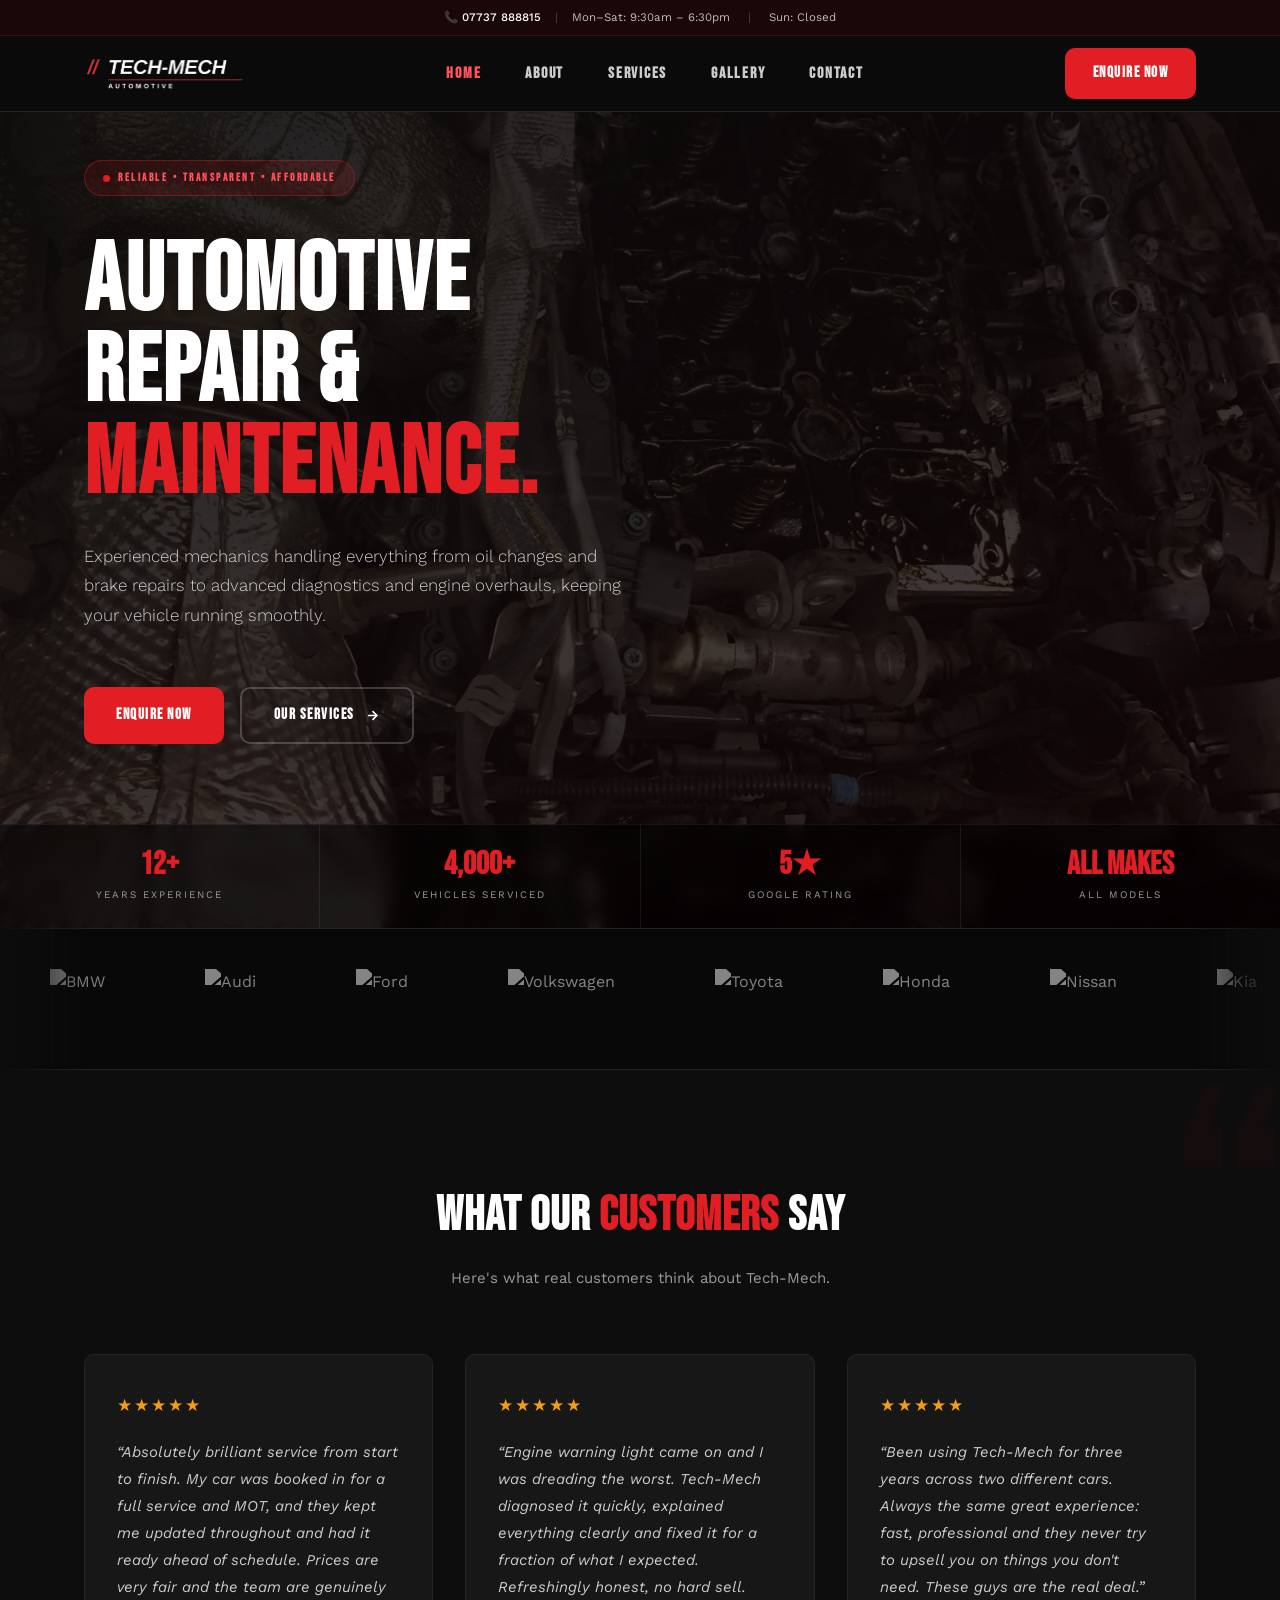
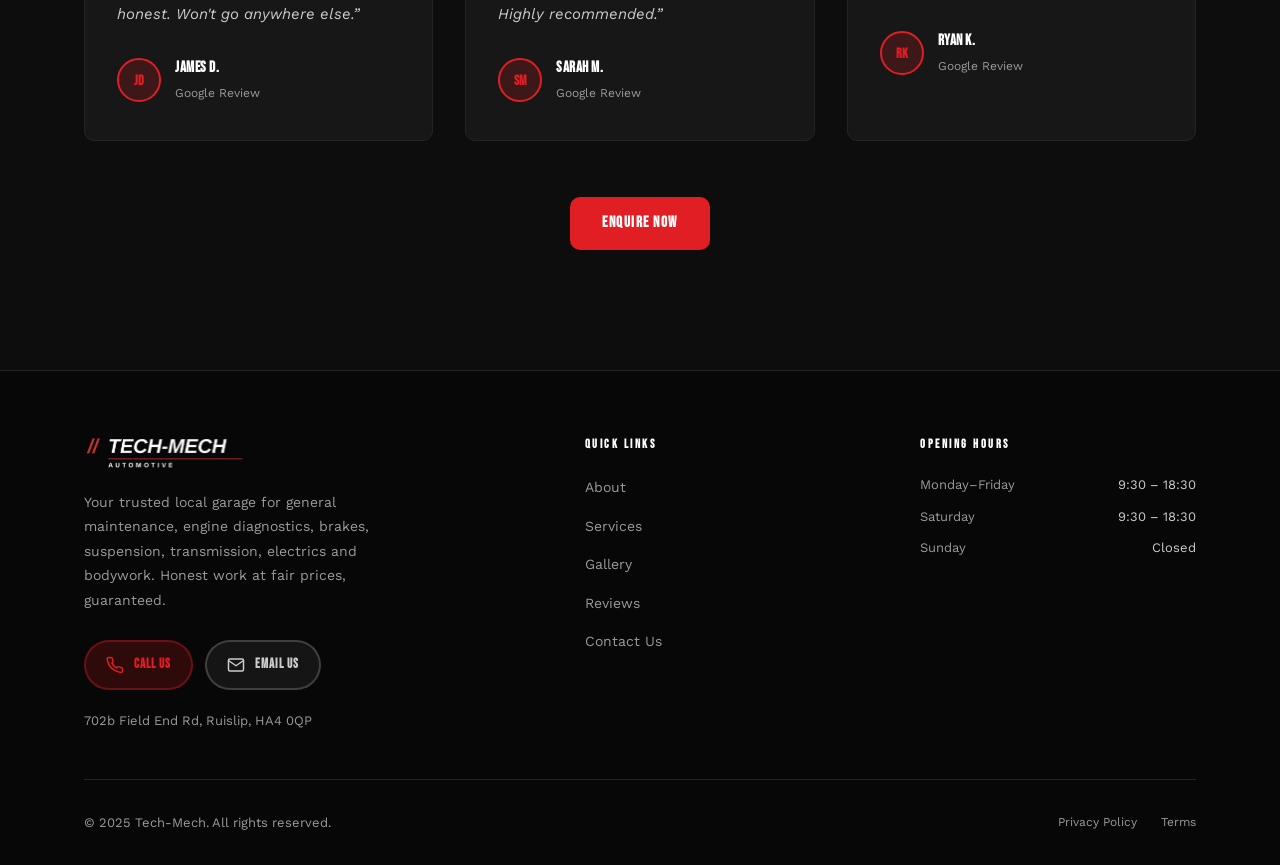
==== commit bbd57e71: "Rename hero "Book a Service" to "Enquire Now", scroll to the form Points to contact.html#enquiry-sec" ====
--- a/index.html
+++ b/index.html
@@ -89,9 +89,8 @@
       </p>
 
       <div class="hero-actions">
-        <a href="contact.html" class="btn btn-primary">
-          <svg aria-hidden="true" xmlns="http://www.w3.org/2000/svg" width="17" height="17" viewBox="0 0 24 24" fill="none" stroke="currentColor" stroke-width="2.5" stroke-linecap="round" stroke-linejoin="round"><rect x="3" y="4" width="18" height="18" rx="2"/><line x1="16" y1="2" x2="16" y2="6"/><line x1="8" y1="2" x2="8" y2="6"/><line x1="3" y1="10" x2="21" y2="10"/></svg>
-          Book a Service
+        <a href="contact.html#enquiry-section" class="btn btn-primary">
+          Enquire Now
         </a>
         <a href="services.html" class="btn btn-outline">
           Our Services
--- a/styles.css
+++ b/styles.css
@@ -600,86 +600,58 @@
   text-align: center;
 }
 
-/* Back to cards, curated down to 8 (a "top services" set, not the full menu),
-   so a plain 4/2/1 grid always fills complete rows - 8 divides evenly by
-   both 4 and 2, unlike the 17-card version this replaces, so there's no
-   orphan-row problem to solve here. 4 columns only from 1100px up (not the
-   768px a smaller-card version could get away with): these cards carry much
-   more internal padding, so they need more room per column before 4-across
-   gets cramped. */
+/* Compact utility grid, not a showcase one: 8 services curated down from the
+   full menu, name + small inline icon only, built to fit on one screen rather
+   than invite scrolling. 3 columns only above 960px (matching the sitewide
+   tablet breakpoint already used elsewhere) - below that, 2 columns all the
+   way down to the smallest phone, since a compact row has plenty of room at
+   2-up even at narrow widths and the brief explicitly wants 2, not 1, on
+   mobile. 8 doesn't divide evenly by 3 (a 3/3/2 last row), but unlike the
+   16-card version, a plain 2-short last row reads as normal in a dense
+   utility grid rather than a lone stranded card, so it's left as-is rather
+   than reaching for the flex-centering trick used earlier for a true orphan. */
 .services-grid {
   display: grid;
-  grid-template-columns: repeat(4, 1fr);
-  gap: 32px;
-}
-@media (max-width: 1100px) {
+  grid-template-columns: repeat(3, 1fr);
+  gap: 12px;
+}
+@media (max-width: 960px) {
   .services-grid { grid-template-columns: repeat(2, 1fr); }
-}
-@media (max-width: 600px) {
-  .services-grid { grid-template-columns: 1fr; }
 }
 
 .service-card {
   background: var(--bg-card);
-  border: 1px solid var(--border);
+  border-bottom: 2px solid #CC0000; /* the same deliberate Services-section accent as before, not --red/#e01e24 - already documented in DESIGN.md and a sanctioned detector ignore-value. 2px, not 3-4px: at this card's 10px radius a thicker straight-edge border starts to visibly clash with the curve at the bottom corners. */
   border-radius: var(--radius);
-  padding: 44px 40px;
+  padding: 18px;
   transition: var(--transition);
-  position: relative;
-  overflow: hidden;
-  /* Flexbox column, top-aligned (icon, then title, then description) with a
-     shared min-height rather than sizing to its own content, so title/
-     description length differences don't produce a ragged grid - min-height
-     rather than height so a card that genuinely needs an extra wrapped line
-     still grows instead of clipping. */
-  display: flex;
-  flex-direction: column;
-  align-items: flex-start;
-  min-height: 280px;
-}
-/* Bottom accent line, visible at rest (not a hover-only reveal). #CC0000 is
-   the same deliberate one-off used for this section's accent color, distinct
-   from --red/#e01e24 - already documented in DESIGN.md and a sanctioned
-   detector ignore-value. */
-.service-card::after {
-  content: '';
-  position: absolute;
-  bottom: 0; left: 0;
-  width: 100%; height: 3px;
-  background: #CC0000;
+  /* Icon inline to the left of the name, not stacked above it - a single row,
+     vertically centered, rather than the taller icon-on-its-own-line cards
+     used previously. */
+  display: flex;
+  align-items: center;
+  gap: 12px;
 }
 .service-card:hover {
-  border-color: rgba(var(--red-rgb),0.35);
   transform: translateY(-5px);
   box-shadow: 0 0 15px rgba(204,0,0,0.4);
 }
 
 .service-icon {
-  width: 56px; height: 56px;
-  background: var(--red-glow);
-  border: 1px solid rgba(var(--red-rgb),0.3);
-  border-radius: 12px;
-  display: flex; align-items: center; justify-content: center;
-  margin-bottom: 24px;
-  color: var(--red);
+  width: 18px; height: 18px;
+  color: #CC0000;
   flex-shrink: 0;
 }
-.service-icon svg { width: 28px; height: 28px; }
 
 .service-name {
-  font-family: var(--font-head);
-  font-size: 19px;
-  font-weight: 600;
-  text-transform: uppercase;
-  letter-spacing: 0.5px;
+  /* Work Sans, not the Bebas Neue Title-step treatment every earlier version
+     of this card used - explicitly "normal weight, not huge/bold" this time,
+     which calls for the body/reading font's own natural register rather than
+     structural-chrome styling turned down. */
+  font-family: var(--font-body);
+  font-size: 15px;
+  font-weight: 400;
   color: var(--white);
-  margin-bottom: 10px;
-}
-
-.service-desc {
-  font-size: 14px;
-  color: var(--grey);
-  line-height: 1.7;
 }
 
 /* ─── Gallery ───────────────────────────────────────────── */
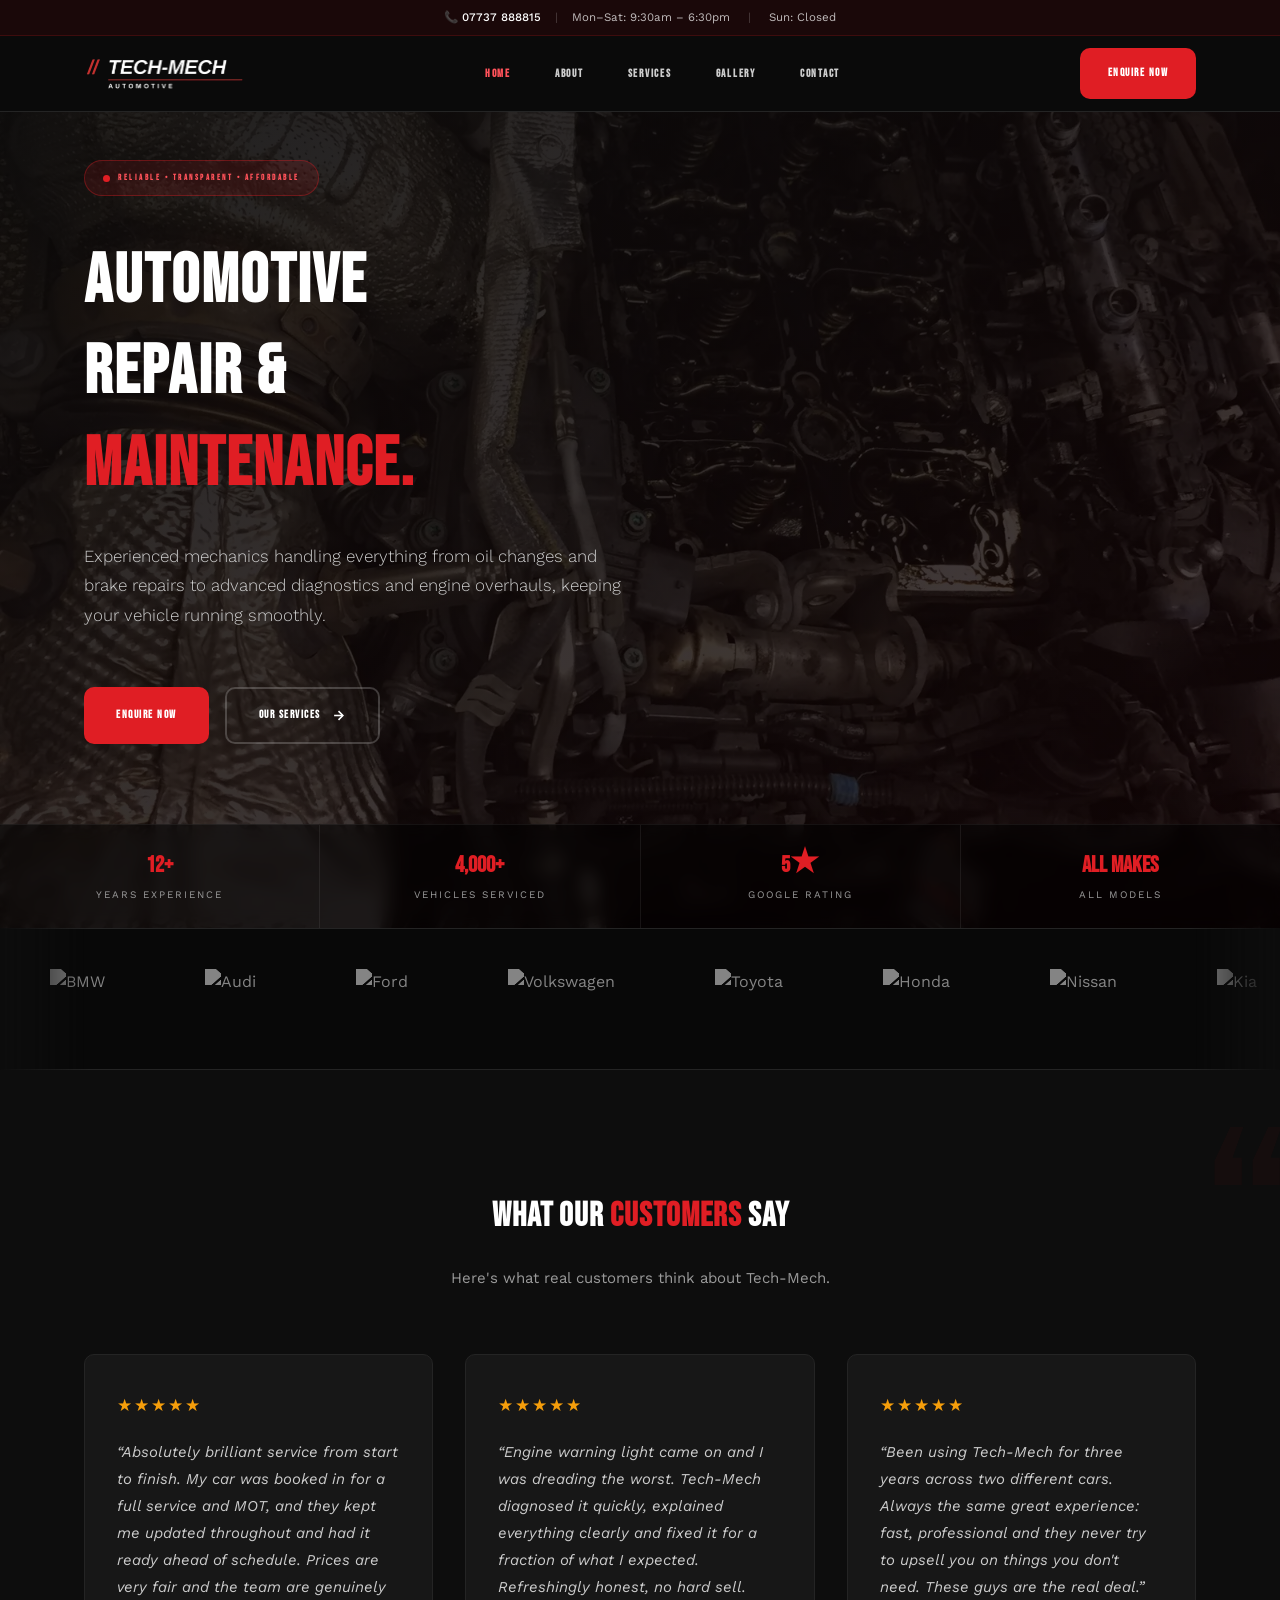
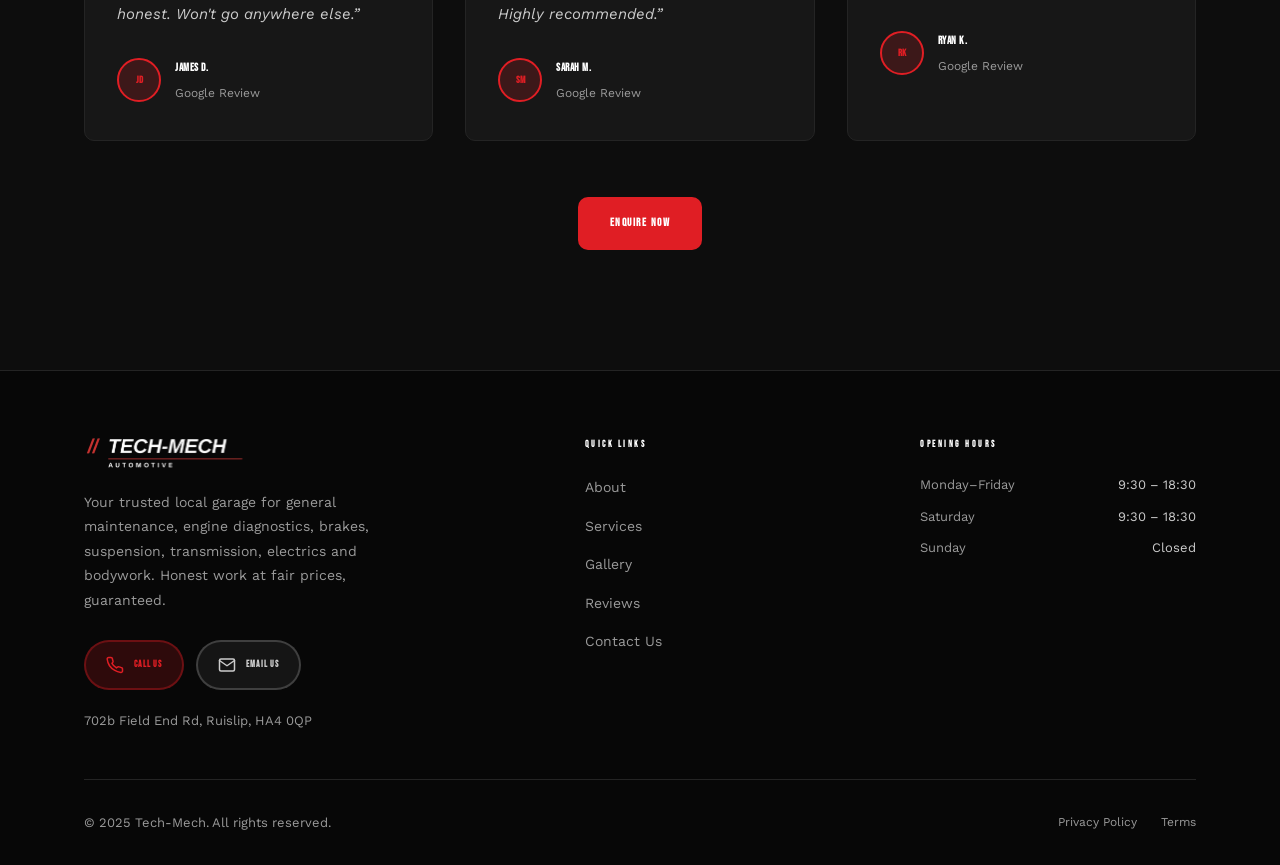
==== commit cfbc57e2: "Fix FOUC on page load (font swap + stale hero preload) Items 1, 2 and 6 from the brief were already " ====
--- a/index.html
+++ b/index.html
@@ -6,13 +6,34 @@
   <title>Tech-Mech | Technical &amp; Mechanical Automotive Services</title>
   <meta name="description" content="Tech-Mech: reliable automotive repair and maintenance, including engine diagnostics, brake services and general servicing. Transparent pricing, experienced mechanics." />
 
+  <!-- Marks <html> ready once the webfonts are actually usable, so CSS can hold back
+       just the handful of Bebas Neue headings that visibly reflow on a fallback-font
+       swap (see .fonts-loaded in styles.css) without touching anything else - ordinary
+       text still renders immediately via the font-display:swap below. Runs before the
+       stylesheet links on purpose. The setTimeout is a safety net: if document.fonts
+       somehow never settles, those headings still reveal themselves instead of
+       staying hidden forever. -->
+  <script>
+    (function () {
+      var root = document.documentElement;
+      function markReady() { root.classList.add('fonts-loaded'); }
+      if (document.fonts && document.fonts.ready) {
+        document.fonts.ready.then(markReady, markReady);
+      } else {
+        markReady();
+      }
+      setTimeout(markReady, 400);
+    })();
+  </script>
+  <noscript><style>.section-title, .hero-title { opacity: 1 !important; }</style></noscript>
+
   <link rel="preconnect" href="https://fonts.googleapis.com" />
   <link rel="preconnect" href="https://fonts.gstatic.com" crossorigin />
   <link rel="preload" as="style" href="https://fonts.googleapis.com/css2?family=Bebas+Neue&family=Work+Sans:wght@300;400;500;600&display=swap" />
   <link href="https://fonts.googleapis.com/css2?family=Bebas+Neue&family=Work+Sans:wght@300;400;500;600&display=swap" rel="stylesheet" media="print" onload="this.media='all'" />
   <noscript><link href="https://fonts.googleapis.com/css2?family=Bebas+Neue&family=Work+Sans:wght@300;400;500;600&display=swap" rel="stylesheet" /></noscript>
   <link rel="stylesheet" href="styles.css" />
-  <link rel="preload" as="image" href="https://images.unsplash.com/photo-1492144534655-ae79c964c9d7?auto=format&fit=crop&w=1200&q=80" fetchpriority="high" />
+  <link rel="preload" as="image" href="images/hero-engine-bay-1600.webp" fetchpriority="high" />
   <script src="main.js" defer></script>
 </head>
 
@@ -141,7 +162,7 @@
       <img class="brand-logo" loading="eager" src="logos/Mercedes-Benz_Star.svg.webp" alt="Mercedes-Benz" />
     </div>
 
-    <!-- Set 2 — exact duplicate, enables seamless loop -->
+    <!-- Set 2, exact duplicate, enables seamless loop -->
     <div class="brand-set" aria-hidden="true">
       <img class="brand-logo" loading="eager" src="https://cdn.simpleicons.org/bmw" alt="" />
       <img class="brand-logo" loading="eager" src="https://cdn.simpleicons.org/audi" alt="" />
--- a/styles.css
+++ b/styles.css
@@ -15,8 +15,10 @@
   --bg-ribbon:  #080808; /* brand ribbon strip */
   --bg-announce:#1a0809; /* announce bar (red-tinted near-black) */
   --border:     #242424;
-  /* UK number-plate convention colors — locked to the real-world plate design, not the app palette */
-  --plate-yellow: #F5C518;
+  /* UK number-plate convention colors — locked to this look, not the app palette.
+     --plate-yellow is the user's explicit choice (#FFC726), not the closest real
+     DVLA-plate yellow (#F5C518, used until this was requested a second time). */
+  --plate-yellow: #FFC726;
   --plate-blue:   #003399;
   --plate-gold:   #FFD700;
   --white:      #ffffff;
@@ -54,6 +56,14 @@
      "random zoom" symptom), so this needs fixing at the source, not just
      hidden downstream. */
   overflow-wrap: break-word;
+  /* While a custom font is loading, the browser renders text in the fallback
+     (sans-serif) at face value - from-font instead sizes that fallback text
+     using the *custom* font's own x-height/advance metrics once known, so body
+     copy doesn't visibly grow/shrink when the real font swaps in. Doesn't need
+     any hand-measured numbers; Firefox/Safari/Chromium all read this from the
+     font file itself. No effect (silently ignored) on a browser that doesn't
+     support the keyword - this is additive, not a dependency. */
+  font-size-adjust: from-font;
 }
 
 /* Pages without their own hero need clearance under the fixed announce bar + nav. */
@@ -109,7 +119,16 @@
   line-height: 1.08;
   text-transform: uppercase;
   letter-spacing: 1px;
-}
+  /* Hidden until <html> gets .fonts-loaded (inline script in <head>, before the
+     stylesheet links) - Bebas Neue is far narrower than any fallback sans-serif,
+     so this heading visibly reflows/stretches if it's shown mid-swap. opacity,
+     not display/visibility: the heading's layout space stays reserved the whole
+     time, so nothing else on the page shifts when it fades in. The <noscript>
+     next to that script forces this back to visible for the no-JS case. */
+  opacity: 0;
+  transition: opacity 0.25s ease;
+}
+.fonts-loaded .section-title { opacity: 1; }
 .section-title span { color: var(--red); }
 
 .btn {
@@ -434,7 +453,11 @@
   text-transform: uppercase;
   letter-spacing: 2px;
   margin-bottom: 32px;
-}
+  /* Same font-swap reflow guard as .section-title - see that rule's comment. */
+  opacity: 0;
+  transition: opacity 0.25s ease;
+}
+.fonts-loaded .hero-title { opacity: 1; }
 .hero-title span { color: var(--red); }
 
 .hero-sub {
@@ -510,28 +533,6 @@
   line-height: 1.8;
   margin-top: 28px;
   margin-bottom: 40px;
-}
-
-.about-services {
-  list-style: none;
-  display: flex;
-  flex-direction: column;
-  gap: 14px;
-  margin-bottom: 32px;
-}
-.about-services li {
-  display: flex;
-  align-items: flex-start;
-  gap: 12px;
-  font-size: 15px;
-  color: var(--grey-light);
-  line-height: 1.5;
-}
-.about-services svg {
-  width: 18px; height: 18px;
-  color: var(--red);
-  flex-shrink: 0;
-  margin-top: 2px;
 }
 
 .about-closing {
@@ -691,6 +692,12 @@
 .gallery-item:nth-child(4) { grid-column: span 4; height: 260px; }
 .gallery-item:nth-child(5) { grid-column: span 4; height: 260px; }
 .gallery-item:nth-child(6) { grid-column: span 12; height: 260px; }
+/* Repeats the 3-equal-columns-then-full-width-banner rhythm of items 3-6
+   for the next 4, rather than inventing a new shape. */
+.gallery-item:nth-child(7) { grid-column: span 4; height: 260px; }
+.gallery-item:nth-child(8) { grid-column: span 4; height: 260px; }
+.gallery-item:nth-child(9) { grid-column: span 4; height: 260px; }
+.gallery-item:nth-child(10) { grid-column: span 12; height: 260px; }
 
 .gallery-overlay {
   position: absolute;
@@ -1185,6 +1192,10 @@
   .gallery-item:nth-child(4) { grid-column: span 6;  height: 190px; }
   .gallery-item:nth-child(5) { grid-column: span 12; height: 190px; }
   .gallery-item:nth-child(6) { grid-column: span 12; height: 190px; }
+  .gallery-item:nth-child(7),
+  .gallery-item:nth-child(8) { grid-column: span 6;  height: 190px; }
+  .gallery-item:nth-child(9) { grid-column: span 12; height: 190px; }
+  .gallery-item:nth-child(10) { grid-column: span 12; height: 190px; }
   .hero-stats { flex-wrap: wrap; }
   .hero-stat  { flex: 0 0 50%; border-bottom: 1px solid rgba(255,255,255,0.06); }
   /* Wrapping to 2 rows roughly doubles the stat bar's height, so the fixed clearance
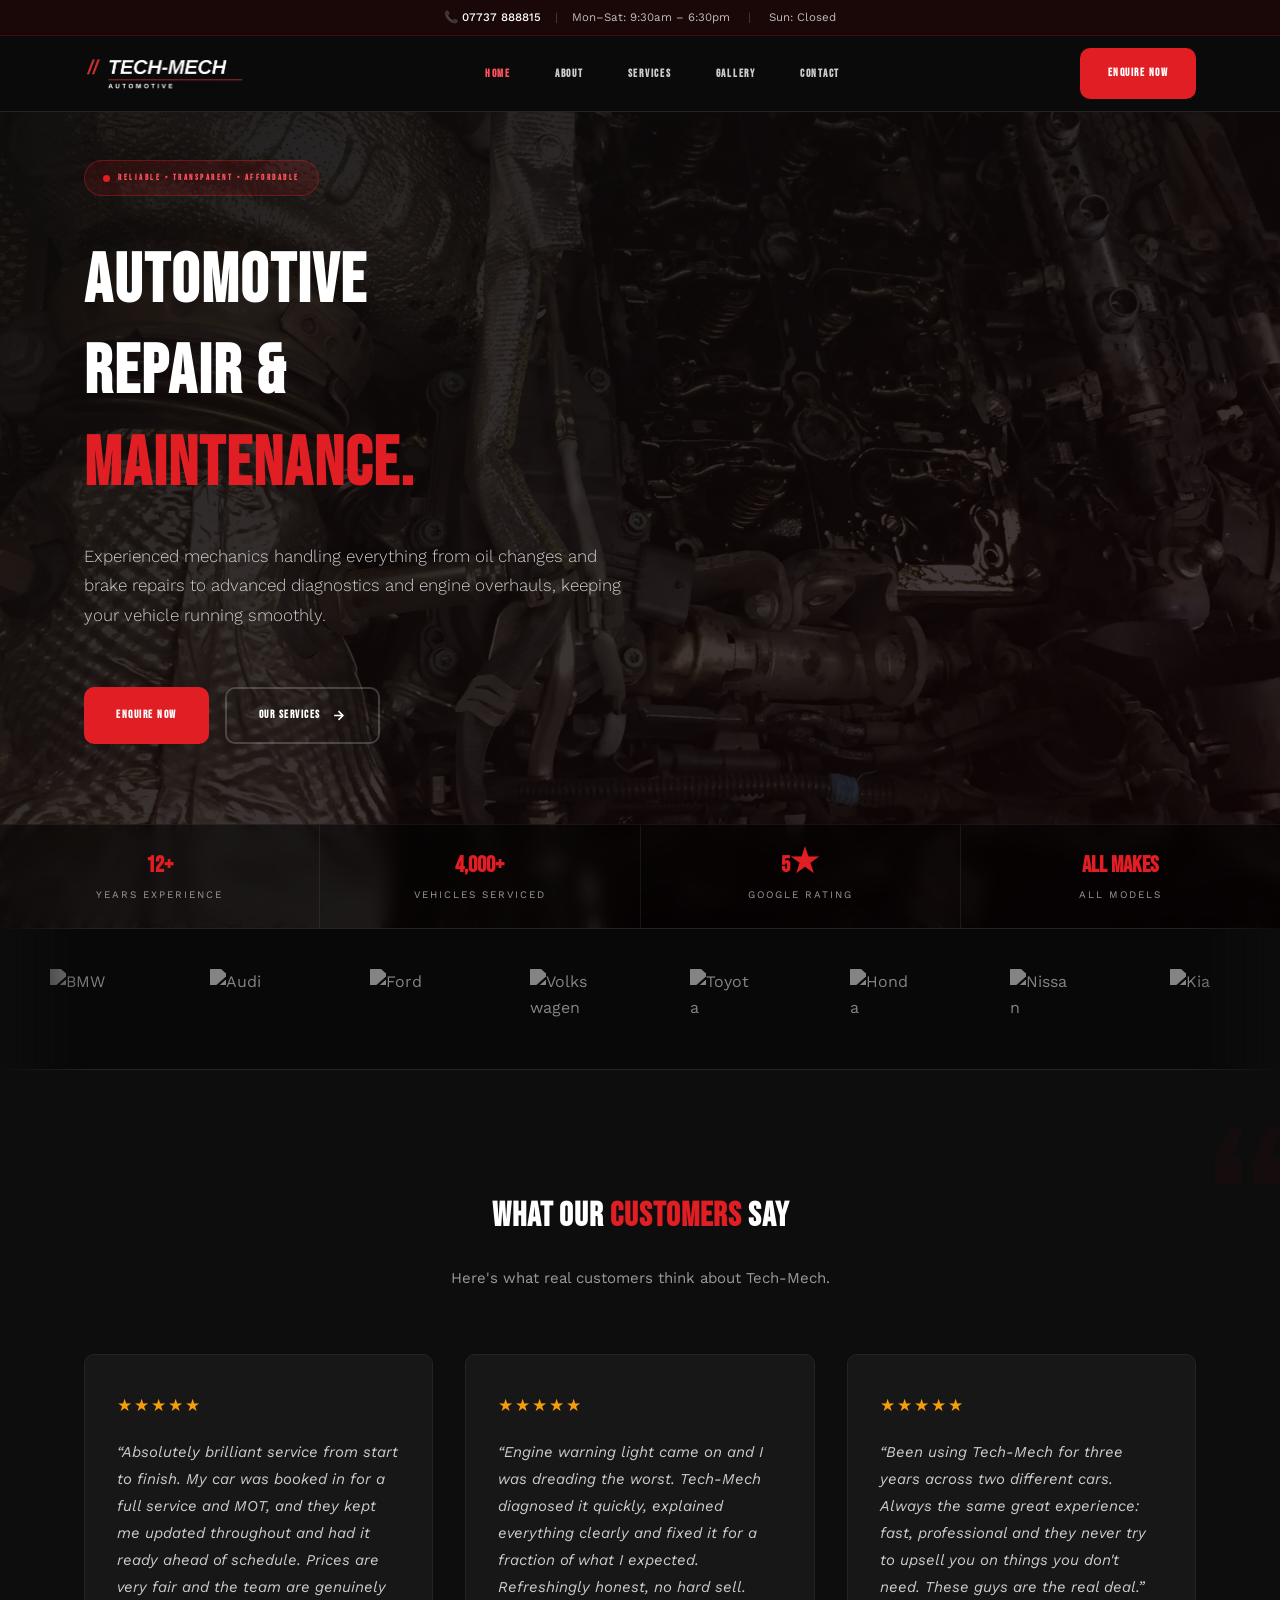
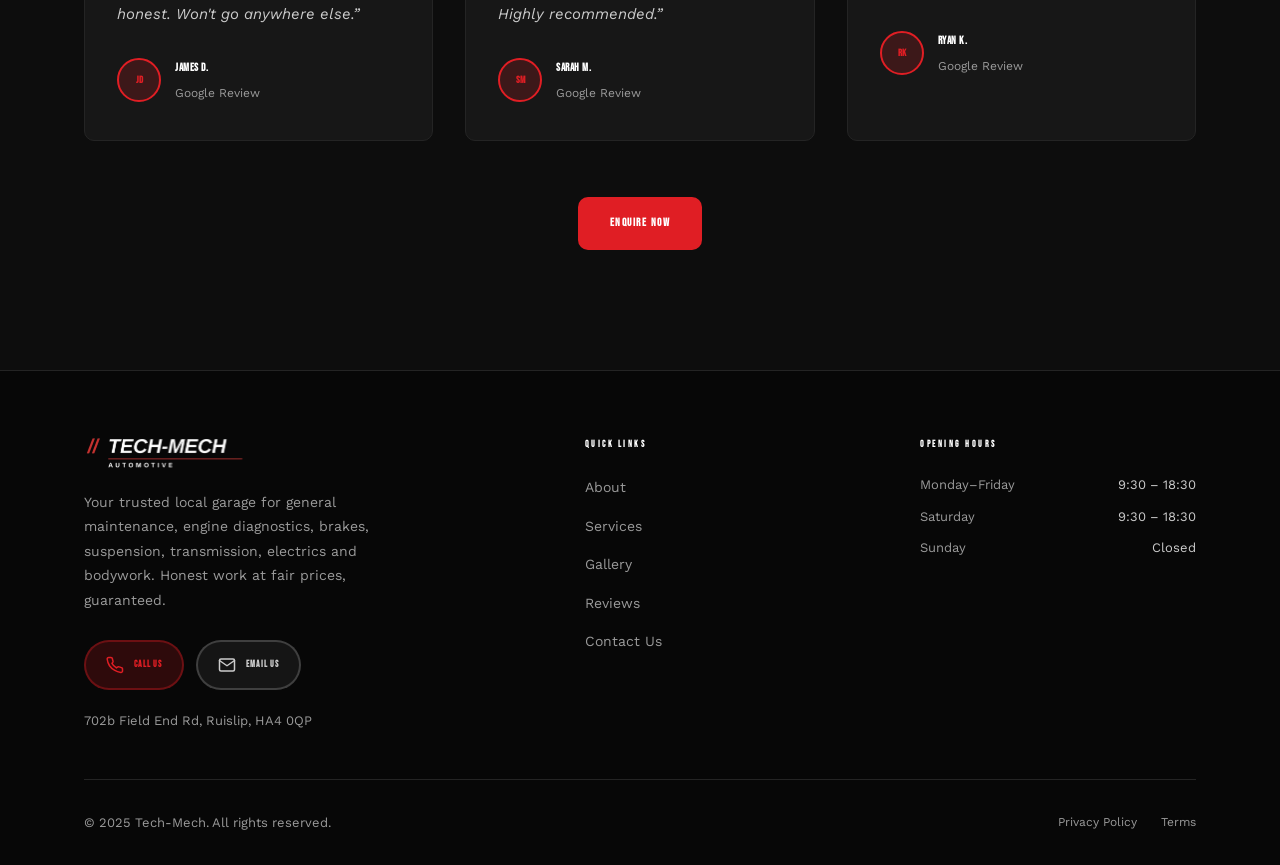
==== commit 5cd103f1: "Replace per-element FOUC hide with whole-page opacity gate; reserve image space The previous fix hid" ====
--- a/index.html
+++ b/index.html
@@ -1,31 +1,12 @@
 <!DOCTYPE html>
 <html lang="en">
 <head>
+  <style>html { opacity: 0; }</style>
+  <noscript><style>html { opacity: 1; }</style></noscript>
   <meta charset="UTF-8" />
   <meta name="viewport" content="width=device-width, initial-scale=1.0, maximum-scale=1.0, user-scalable=no" />
   <title>Tech-Mech | Technical &amp; Mechanical Automotive Services</title>
   <meta name="description" content="Tech-Mech: reliable automotive repair and maintenance, including engine diagnostics, brake services and general servicing. Transparent pricing, experienced mechanics." />
-
-  <!-- Marks <html> ready once the webfonts are actually usable, so CSS can hold back
-       just the handful of Bebas Neue headings that visibly reflow on a fallback-font
-       swap (see .fonts-loaded in styles.css) without touching anything else - ordinary
-       text still renders immediately via the font-display:swap below. Runs before the
-       stylesheet links on purpose. The setTimeout is a safety net: if document.fonts
-       somehow never settles, those headings still reveal themselves instead of
-       staying hidden forever. -->
-  <script>
-    (function () {
-      var root = document.documentElement;
-      function markReady() { root.classList.add('fonts-loaded'); }
-      if (document.fonts && document.fonts.ready) {
-        document.fonts.ready.then(markReady, markReady);
-      } else {
-        markReady();
-      }
-      setTimeout(markReady, 400);
-    })();
-  </script>
-  <noscript><style>.section-title, .hero-title { opacity: 1 !important; }</style></noscript>
 
   <link rel="preconnect" href="https://fonts.googleapis.com" />
   <link rel="preconnect" href="https://fonts.gstatic.com" crossorigin />
@@ -56,7 +37,7 @@
     <div class="nav-inner">
 
       <a href="index.html" class="logo-mark">
-        <img src="tech-mech-logo.png" alt="Tech-Mech Automotive" class="site-logo" style="height: 35px; mix-blend-mode: lighten;">
+        <img src="tech-mech-logo.png" width="645" height="140" alt="Tech-Mech Automotive" class="site-logo" style="height: 35px; mix-blend-mode: lighten;">
       </a>
 
       <ul class="nav-links">
@@ -147,36 +128,36 @@
 
     <!-- Set 1 -->
     <div class="brand-set">
-      <img class="brand-logo" loading="eager" src="https://cdn.simpleicons.org/bmw" alt="BMW" />
-      <img class="brand-logo" loading="eager" src="https://cdn.simpleicons.org/audi" alt="Audi" />
-      <img class="brand-logo" loading="eager" src="https://cdn.simpleicons.org/ford" alt="Ford" />
-      <img class="brand-logo" loading="eager" src="https://cdn.simpleicons.org/volkswagen" alt="Volkswagen" />
-      <img class="brand-logo" loading="eager" src="https://cdn.simpleicons.org/toyota" alt="Toyota" />
-      <img class="brand-logo" loading="eager" src="https://cdn.simpleicons.org/honda" alt="Honda" />
-      <img class="brand-logo" loading="eager" src="https://cdn.simpleicons.org/nissan" alt="Nissan" />
-      <img class="brand-logo" loading="eager" src="https://cdn.simpleicons.org/kia" alt="Kia" />
-      <img class="brand-logo" loading="eager" src="https://cdn.simpleicons.org/hyundai" alt="Hyundai" />
-      <img class="brand-logo" loading="eager" src="https://cdn.simpleicons.org/skoda" alt="Skoda" />
-      <img class="brand-logo" loading="eager" src="https://cdn.simpleicons.org/renault" alt="Renault" />
-      <img class="brand-logo" loading="eager" src="https://cdn.simpleicons.org/porsche" alt="Porsche" />
-      <img class="brand-logo" loading="eager" src="logos/Mercedes-Benz_Star.svg.webp" alt="Mercedes-Benz" />
+      <img class="brand-logo" loading="eager" width="60" height="60" src="https://cdn.simpleicons.org/bmw" alt="BMW" />
+      <img class="brand-logo" loading="eager" width="60" height="60" src="https://cdn.simpleicons.org/audi" alt="Audi" />
+      <img class="brand-logo" loading="eager" width="60" height="60" src="https://cdn.simpleicons.org/ford" alt="Ford" />
+      <img class="brand-logo" loading="eager" width="60" height="60" src="https://cdn.simpleicons.org/volkswagen" alt="Volkswagen" />
+      <img class="brand-logo" loading="eager" width="60" height="60" src="https://cdn.simpleicons.org/toyota" alt="Toyota" />
+      <img class="brand-logo" loading="eager" width="60" height="60" src="https://cdn.simpleicons.org/honda" alt="Honda" />
+      <img class="brand-logo" loading="eager" width="60" height="60" src="https://cdn.simpleicons.org/nissan" alt="Nissan" />
+      <img class="brand-logo" loading="eager" width="60" height="60" src="https://cdn.simpleicons.org/kia" alt="Kia" />
+      <img class="brand-logo" loading="eager" width="60" height="60" src="https://cdn.simpleicons.org/hyundai" alt="Hyundai" />
+      <img class="brand-logo" loading="eager" width="60" height="60" src="https://cdn.simpleicons.org/skoda" alt="Skoda" />
+      <img class="brand-logo" loading="eager" width="60" height="60" src="https://cdn.simpleicons.org/renault" alt="Renault" />
+      <img class="brand-logo" loading="eager" width="60" height="60" src="https://cdn.simpleicons.org/porsche" alt="Porsche" />
+      <img class="brand-logo" loading="eager" width="240" height="240" src="logos/Mercedes-Benz_Star.svg.webp" alt="Mercedes-Benz" />
     </div>
 
     <!-- Set 2, exact duplicate, enables seamless loop -->
     <div class="brand-set" aria-hidden="true">
-      <img class="brand-logo" loading="eager" src="https://cdn.simpleicons.org/bmw" alt="" />
-      <img class="brand-logo" loading="eager" src="https://cdn.simpleicons.org/audi" alt="" />
-      <img class="brand-logo" loading="eager" src="https://cdn.simpleicons.org/ford" alt="" />
-      <img class="brand-logo" loading="eager" src="https://cdn.simpleicons.org/volkswagen" alt="" />
-      <img class="brand-logo" loading="eager" src="https://cdn.simpleicons.org/toyota" alt="" />
-      <img class="brand-logo" loading="eager" src="https://cdn.simpleicons.org/honda" alt="" />
-      <img class="brand-logo" loading="eager" src="https://cdn.simpleicons.org/nissan" alt="" />
-      <img class="brand-logo" loading="eager" src="https://cdn.simpleicons.org/kia" alt="" />
-      <img class="brand-logo" loading="eager" src="https://cdn.simpleicons.org/hyundai" alt="" />
-      <img class="brand-logo" loading="eager" src="https://cdn.simpleicons.org/skoda" alt="" />
-      <img class="brand-logo" loading="eager" src="https://cdn.simpleicons.org/renault" alt="" />
-      <img class="brand-logo" loading="eager" src="https://cdn.simpleicons.org/porsche" alt="" />
-      <img class="brand-logo" loading="eager" src="logos/Mercedes-Benz_Star.svg.webp" alt="" />
+      <img class="brand-logo" loading="eager" width="60" height="60" src="https://cdn.simpleicons.org/bmw" alt="" />
+      <img class="brand-logo" loading="eager" width="60" height="60" src="https://cdn.simpleicons.org/audi" alt="" />
+      <img class="brand-logo" loading="eager" width="60" height="60" src="https://cdn.simpleicons.org/ford" alt="" />
+      <img class="brand-logo" loading="eager" width="60" height="60" src="https://cdn.simpleicons.org/volkswagen" alt="" />
+      <img class="brand-logo" loading="eager" width="60" height="60" src="https://cdn.simpleicons.org/toyota" alt="" />
+      <img class="brand-logo" loading="eager" width="60" height="60" src="https://cdn.simpleicons.org/honda" alt="" />
+      <img class="brand-logo" loading="eager" width="60" height="60" src="https://cdn.simpleicons.org/nissan" alt="" />
+      <img class="brand-logo" loading="eager" width="60" height="60" src="https://cdn.simpleicons.org/kia" alt="" />
+      <img class="brand-logo" loading="eager" width="60" height="60" src="https://cdn.simpleicons.org/hyundai" alt="" />
+      <img class="brand-logo" loading="eager" width="60" height="60" src="https://cdn.simpleicons.org/skoda" alt="" />
+      <img class="brand-logo" loading="eager" width="60" height="60" src="https://cdn.simpleicons.org/renault" alt="" />
+      <img class="brand-logo" loading="eager" width="60" height="60" src="https://cdn.simpleicons.org/porsche" alt="" />
+      <img class="brand-logo" loading="eager" width="240" height="240" src="logos/Mercedes-Benz_Star.svg.webp" alt="" />
     </div>
 
   </div>
@@ -248,7 +229,7 @@
     <div class="footer-top">
       <div class="footer-brand">
         <a href="index.html" class="logo-mark" style="display:inline-flex; margin-bottom: 20px;">
-          <img src="tech-mech-logo.png" alt="Tech-Mech Automotive" class="site-logo" style="height: 35px; mix-blend-mode: lighten;">
+          <img src="tech-mech-logo.png" width="645" height="140" alt="Tech-Mech Automotive" class="site-logo" style="height: 35px; mix-blend-mode: lighten;">
         </a>
         <p class="footer-tagline">Your trusted local garage for general maintenance, engine diagnostics, brakes, suspension, transmission, electrics and bodywork. Honest work at fair prices, guaranteed.</p>
         <div class="footer-contact-btns">
@@ -300,5 +281,6 @@
   <svg aria-hidden="true" xmlns="http://www.w3.org/2000/svg" viewBox="0 0 24 24" fill="none" stroke="currentColor" stroke-width="2.5" stroke-linecap="round" stroke-linejoin="round"><polyline points="18 15 12 9 6 15"/></svg>
 </button>
 
+<script>document.documentElement.style.opacity = '1';</script>
 </body>
 </html>
--- a/styles.css
+++ b/styles.css
@@ -119,16 +119,7 @@
   line-height: 1.08;
   text-transform: uppercase;
   letter-spacing: 1px;
-  /* Hidden until <html> gets .fonts-loaded (inline script in <head>, before the
-     stylesheet links) - Bebas Neue is far narrower than any fallback sans-serif,
-     so this heading visibly reflows/stretches if it's shown mid-swap. opacity,
-     not display/visibility: the heading's layout space stays reserved the whole
-     time, so nothing else on the page shifts when it fades in. The <noscript>
-     next to that script forces this back to visible for the no-JS case. */
-  opacity: 0;
-  transition: opacity 0.25s ease;
-}
-.fonts-loaded .section-title { opacity: 1; }
+}
 .section-title span { color: var(--red); }
 
 .btn {
@@ -154,7 +145,10 @@
 .btn-primary:hover {
   background: var(--red-dark);
   transform: translateY(-2px);
-  box-shadow: 0 8px 30px rgba(var(--red-rgb),0.4);
+  /* Reduced from 0.4 - a blurred colour glow this strong reads as cheap, especially
+     on a small/bright mobile screen, and the lift + darker fill already carry the
+     hover feedback on their own. */
+  box-shadow: 0 8px 30px rgba(var(--red-rgb),0.15);
 }
 
 .btn-outline {
@@ -324,7 +318,14 @@
   padding: calc(var(--announce-h) + var(--nav-h) + 16px) 16px 24px;
 }
 .mobile-menu.open { display: flex; }
-.mobile-menu a {
+/* :not(.btn) on every variant here, not just .active below: without it, this rule's
+   (0,1,1) specificity beats .btn-primary's (0,1,0) color, so the mobile-menu's
+   "Enquire Now" link rendered grey-on-red at rest and red-a11y-on-red-dark on
+   hover (2.2-3.0:1 contrast, both well under the 4.5:1 floor) instead of the
+   white .btn-primary is supposed to give it. .btn already carries its own
+   complete font-family/size/weight/tracking/transform, so excluding it here
+   loses nothing. */
+.mobile-menu a:not(.btn) {
   font-family: var(--font-head);
   font-size: 22px;
   font-weight: 500;
@@ -334,7 +335,7 @@
   padding: 14px 28px;
   transition: color var(--transition);
 }
-.mobile-menu a:hover { color: var(--red-a11y); }
+.mobile-menu a:not(.btn):hover { color: var(--red-a11y); }
 .mobile-menu a.active:not(.btn) { color: var(--red-a11y); }
 .mobile-menu .btn { margin-top: 12px; flex-shrink: 0; padding: 18px 44px; font-size: 19px; }
 
@@ -438,11 +439,14 @@
   width: 7px; height: 7px;
   border-radius: 50%;
   background: var(--red);
-  animation: blink 2s infinite;
+  /* Slowed from 2s to 3s and narrowed to a plain opacity fade (no scale change,
+     a narrower range) - the original's fast blink-and-grow drew the eye away
+     from the headline right next to it. */
+  animation: blink 3s ease-in-out infinite;
 }
 @keyframes blink {
-  0%, 100% { opacity: 1; transform: scale(1); }
-  50%       { opacity: 0.4; transform: scale(1.5); }
+  0%, 100% { opacity: 1; }
+  50%       { opacity: 0.6; }
 }
 
 .hero-title {
@@ -453,11 +457,7 @@
   text-transform: uppercase;
   letter-spacing: 2px;
   margin-bottom: 32px;
-  /* Same font-swap reflow guard as .section-title - see that rule's comment. */
-  opacity: 0;
-  transition: opacity 0.25s ease;
-}
-.fonts-loaded .hero-title { opacity: 1; }
+}
 .hero-title span { color: var(--red); }
 
 .hero-sub {
@@ -1075,7 +1075,7 @@
   border-color: var(--red);
   color: var(--white);
   transform: translateY(-2px);
-  box-shadow: 0 8px 24px rgba(var(--red-rgb),0.32);
+  box-shadow: 0 8px 24px rgba(var(--red-rgb),0.15); /* reduced from 0.32, same reasoning as .btn-primary:hover */
 }
 
 /* Neutral rather than an accent color — Call Us already carries red, and email
@@ -1163,10 +1163,14 @@
   transform: translateY(16px);
   transition: var(--transition);
   border: none;
-  box-shadow: 0 4px 20px rgba(var(--red-rgb),0.45);
 }
 #scroll-top.visible { opacity: 1; transform: translateY(0); }
-#scroll-top:hover   { background: var(--red-dark); transform: translateY(-3px); }
+/* Glow moved here from the base rule (and reduced from 0.45), rather than just
+   dimmed in place: a shadow on this button at rest - not just on hover - was
+   already a real violation of the Earned-Shadow Rule documented below (shadows
+   are feedback for an action, not decoration), on top of being the strongest
+   glow on the page. Hover is where .btn-primary/.btn-phone earn theirs too. */
+#scroll-top:hover   { background: var(--red-dark); transform: translateY(-3px); box-shadow: 0 4px 20px rgba(var(--red-rgb),0.15); }
 #scroll-top svg     { width: 20px; height: 20px; color: white; }
 
 /* ─── Responsive ────────────────────────────────────────── */
